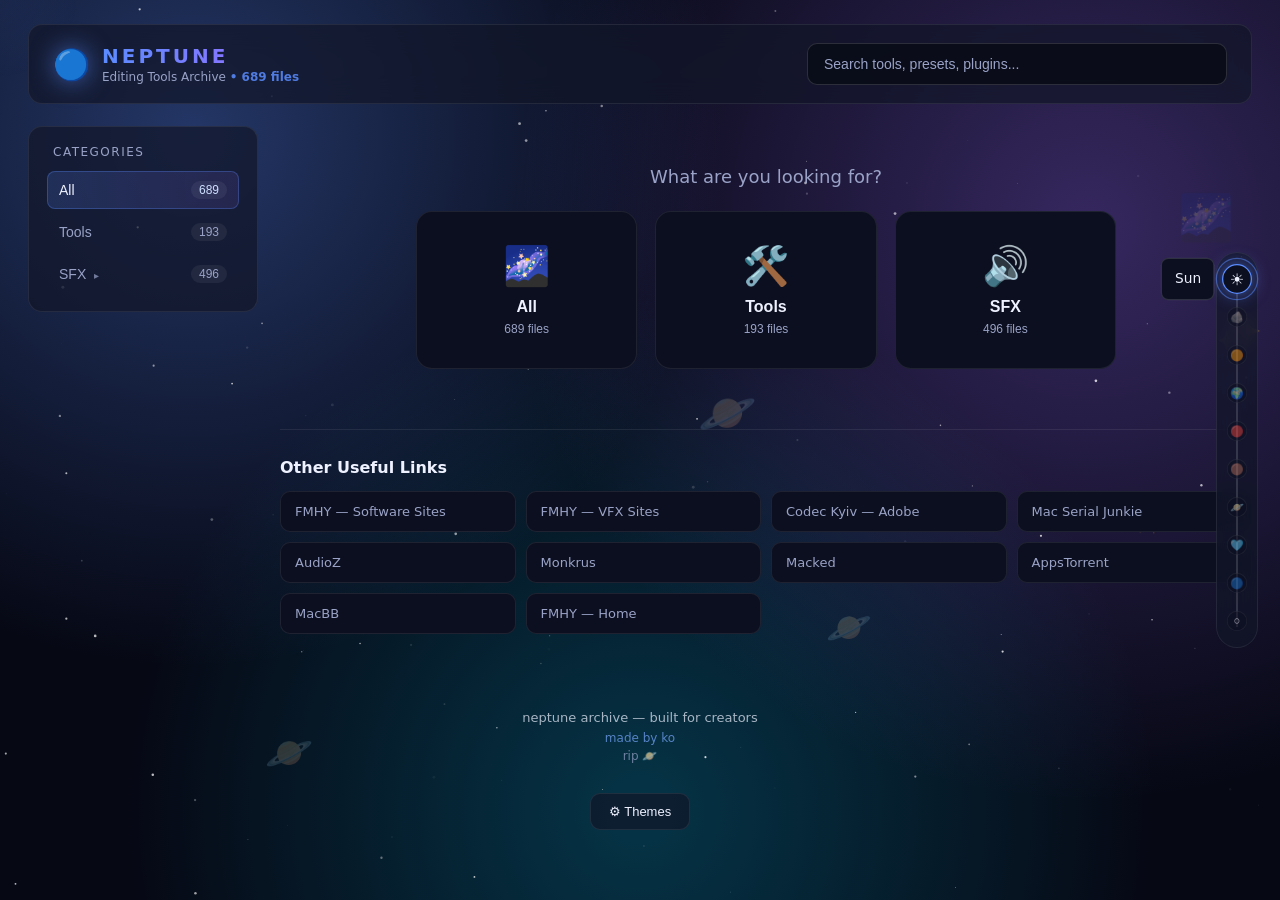
==== index.html @ 26db1082 "Add files via upload" ====
<!DOCTYPE html>
<html lang="en">
<head>
    <meta charset="UTF-8">
    <link rel="icon" href="data:image/svg+xml,<svg xmlns=%22http://www.w3.org/2000/svg%22 viewBox=%220 0 100 100%22><text x=%2250%22 y=%2255%22 font-size=%2280%22 text-anchor=%22middle%22 dominant-baseline=%22middle%22>🔵</text></svg>">
    <title>Neptune Archive</title>
    <link rel="stylesheet" href="style.css">
    <meta name="viewport" content="width=device-width, initial-scale=1.0">
</head>

<body>

<div id="introLoader" class="intro-loader">
    <div class="intro-text">ENTERING NEPTUNE</div>
    <div class="intro-bar"><div class="intro-bar-fill"></div></div>
</div>

<div class="bg"></div>
<canvas id="stars"></canvas>
<div id="cursorGlow" class="cursor-glow"></div>
<div id="parallaxPlanets" class="parallax-planets"></div>

<div id="planetTracker" class="planet-tracker">
    <div id="planetRail" class="planet-rail"></div>
</div>

<button id="scrollTop" class="scroll-top" title="Back to the Sun">↑</button>

<div class="shell">

    <header class="topbar">
        <div class="brand" id="brandLogo">
            <span class="brand-icon">🔵</span>
            <div>
                <div class="brand-title">NEPTUNE</div>
                <div class="brand-sub">Editing Tools Archive <span id="liveCount" class="live-count"></span></div>
            </div>
        </div>

        <div class="search-wrap">
            <input id="search" placeholder="Search tools, presets, plugins...">
        </div>
    </header>

    <div class="layout">

        <aside class="sidebar">
            <div class="sidebar-title">Categories</div>
            <div id="categoryList" class="category-list">
                <button class="cat-btn active" data-cat="all">
                    <span>All</span><span class="count" id="countAll">0</span>
                </button>
            </div>
        </aside>

        <main class="content">

            <div id="landing" class="landing">
                <div class="landing-title">What are you looking for?</div>
                <div class="landing-grid">
                    <button class="landing-box" data-cat="all">
                        <div class="landing-icon">🌌</div>
                        <div class="landing-label">All</div>
                        <div class="landing-count" id="landingAllCount"></div>
                    </button>
                    <button class="landing-box" data-cat="Tools">
                        <div class="landing-icon">🛠️</div>
                        <div class="landing-label">Tools</div>
                        <div class="landing-count" id="landingToolsCount"></div>
                    </button>
                    <button class="landing-box" data-cat="__all_sfx__">
                        <div class="landing-icon">🔊</div>
                        <div class="landing-label">SFX</div>
                        <div class="landing-count" id="landingSfxCount"></div>
                    </button>
                </div>
            </div>

            <div id="resultsArea" style="display:none;">
                <div class="content-header">
                    <button id="backToHome" class="back-btn">← Back</button>
                    <h2 id="sectionTitle">All Tools</h2>
                    <span id="resultCount" class="result-count"></span>
                </div>

                <div id="grid" class="grid"></div>
                <div id="emptyState" class="empty-state" style="display:none;">
                    No results found.
                </div>
            </div>

            <section class="links-section">
                <h2 class="links-title">Other Useful Links</h2>
                <div class="links-grid">
                    <a href="https://fmhy.net/downloading#software-sites" target="_blank" rel="noopener">FMHY — Software Sites</a>
                    <a href="https://fmhy.net/video-tools#vfx-sites" target="_blank" rel="noopener">FMHY — VFX Sites</a>
                    <a href="https://codec.kyiv.ua/ad0be.html" target="_blank" rel="noopener">Codec Kyiv — Adobe</a>
                    <a href="https://macserialjunkie.com/forum/" target="_blank" rel="noopener">Mac Serial Junkie</a>
                    <a href="https://audioz.download/" target="_blank" rel="noopener">AudioZ</a>
                    <a href="https://w18.monkrus.ws/" target="_blank" rel="noopener">Monkrus</a>
                    <a href="https://macked.app/" target="_blank" rel="noopener">Macked</a>
                    <a href="https://appstorrent.ru/" target="_blank" rel="noopener">AppsTorrent</a>
                    <a href="https://macbb.org/" target="_blank" rel="noopener">MacBB</a>
                    <a href="https://fmhy.net/" target="_blank" rel="noopener">FMHY — Home</a>
                </div>
            </section>
        </main>

    </div>

    <footer>
        <div>neptune archive — built for creators</div>
        <div class="made-by">made by ko</div>
        <div class="rip-line">rip 🪐</div>
    </footer>

    <section class="settings-section">
        <button id="settingsToggle" class="settings-toggle">⚙ Themes</button>

        <div id="settingsPanel" class="settings-panel" style="display:none;">
            <div class="settings-title">Choose a theme</div>
            <div id="themeGrid" class="theme-grid"></div>

            <div class="settings-title" style="margin-top:18px;">Custom gradient</div>
            <div class="custom-theme">
                <div class="color-pickers">
                    <input type="color" id="c1" value="#5b8cff">
                    <input type="color" id="c2" value="#9b6bff">
                    <input type="color" id="c3" value="#00d4ff">
                    <input type="color" id="c4" value="#05070f">
                </div>
                <div class="color-pickers" style="margin-top:8px;">
                    <label class="accent-label">Accent <input type="color" id="accentPick" value="#5b8cff"></label>
                    <label class="accent-label">Accent 2 <input type="color" id="accent2Pick" value="#9b6bff"></label>
                </div>
                <button id="applyCustom" class="apply-btn">Apply Custom Theme</button>
            </div>
        </div>
    </section>

</div>

<script src="app.js"></script>
</body>
</html>
---- style.css ----
:root {
    --bg: #060814;
    --panel: rgba(18, 22, 40, 0.7);
    --panel-solid: #0c0f1f;
    --border: rgba(255, 255, 255, 0.08);
    --border-strong: rgba(255, 255, 255, 0.14);
    --text: #eef1ff;
    --text-dim: #9aa3c7;
    --accent: #5b8cff;
    --accent-2: #9b6bff;
    --radius: 14px;
    --g1: #5b8cff;
    --g2: #9b6bff;
    --g3: #00d4ff;
}

* { box-sizing: border-box; }

body {
    margin: 0;
    font-family: "Segoe UI", Inter, system-ui, -apple-system, sans-serif;
    color: var(--text);
    background: var(--bg);
    overflow-x: hidden;
    min-height: 100vh;
}

/* SPACE BACKGROUND */
.bg {
    position: fixed;
    inset: 0;
    background:
        radial-gradient(circle at 15% 15%, color-mix(in srgb, var(--g1) 35%, transparent), transparent 40%),
        radial-gradient(circle at 85% 25%, color-mix(in srgb, var(--g2) 32%, transparent), transparent 45%),
        radial-gradient(circle at 50% 90%, color-mix(in srgb, var(--g3) 22%, transparent), transparent 50%),
        var(--bg);
    z-index: -2;
}

#stars {
    position: fixed;
    inset: 0;
    z-index: -1;
    pointer-events: none;
}

/* SHELL */
.shell {
    max-width: 1280px;
    margin: 0 auto;
    padding: 24px 28px 60px;
    min-height: 100vh;
    display: flex;
    flex-direction: column;
}

/* TOPBAR */
.topbar {
    display: flex;
    align-items: center;
    justify-content: space-between;
    gap: 24px;
    flex-wrap: wrap;
    padding: 18px 24px;
    background: var(--panel);
    border: 1px solid var(--border);
    border-radius: var(--radius);
    backdrop-filter: blur(14px);
    position: sticky;
    top: 16px;
    z-index: 20;
}

.brand {
    display: flex;
    align-items: center;
    gap: 12px;
}

.brand-icon {
    font-size: 30px;
    filter: drop-shadow(0 0 12px rgba(91, 140, 255, 0.6));
}

.brand-title {
    font-size: 20px;
    font-weight: 700;
    letter-spacing: 3px;
    background: linear-gradient(90deg, #5b8cff, #9b6bff, #5b8cff);
    background-size: 200% auto;
    -webkit-background-clip: text;
    background-clip: text;
    -webkit-text-fill-color: transparent;
    animation: shimmer 6s linear infinite;
}

@keyframes shimmer {
    0% { background-position: 0% 50%; }
    100% { background-position: 200% 50%; }
}

.live-count {
    color: var(--accent);
    font-weight: 600;
    opacity: 0.85;
}

.brand-sub {
    font-size: 12px;
    color: var(--text-dim);
    margin-top: 2px;
}

.search-wrap {
    flex: 1;
    max-width: 420px;
    min-width: 220px;
}

input#search {
    width: 100%;
    padding: 12px 16px;
    border-radius: 10px;
    border: 1px solid var(--border-strong);
    background: rgba(8, 10, 22, 0.8);
    color: var(--text);
    outline: none;
    font-size: 14px;
    transition: border-color 0.2s, box-shadow 0.2s;
}

input#search:focus {
    border-color: var(--accent);
    box-shadow: 0 0 0 3px rgba(91, 140, 255, 0.2);
}

input#search::placeholder {
    color: var(--text-dim);
}

/* LAYOUT */
.layout {
    display: grid;
    grid-template-columns: 230px 1fr;
    gap: 22px;
    margin-top: 22px;
    flex: 1;
}

/* SIDEBAR */
.sidebar {
    background: var(--panel);
    border: 1px solid var(--border);
    border-radius: var(--radius);
    padding: 18px;
    align-self: start;
    position: sticky;
    top: 108px;
    max-height: calc(100vh - 128px);
    overflow-y: auto;
}

.sidebar-title {
    font-size: 12px;
    text-transform: uppercase;
    letter-spacing: 1.5px;
    color: var(--text-dim);
    margin-bottom: 12px;
    padding: 0 6px;
}

.category-list {
    display: flex;
    flex-direction: column;
    gap: 4px;
}

.cat-btn {
    display: flex;
    align-items: center;
    justify-content: space-between;
    width: 100%;
    text-align: left;
    background: transparent;
    border: none;
    color: var(--text-dim);
    padding: 10px 12px;
    border-radius: 8px;
    cursor: pointer;
    font-size: 14px;
    transition: background 0.15s, color 0.15s;
}

.cat-btn:hover {
    background: rgba(255, 255, 255, 0.05);
    color: var(--text);
}

.cat-btn.active {
    background: linear-gradient(90deg, rgba(91, 140, 255, 0.18), rgba(155, 107, 255, 0.12));
    color: var(--text);
    box-shadow: inset 0 0 0 1px rgba(91, 140, 255, 0.3);
}

.cat-btn .count {
    font-size: 12px;
    color: var(--text-dim);
    background: rgba(255, 255, 255, 0.06);
    padding: 2px 8px;
    border-radius: 999px;
}

.cat-btn.active .count {
    color: #cfe0ff;
}

.cat-parent .chevron {
    font-size: 10px;
    margin-left: 4px;
    opacity: 0.7;
}

.cat-sublist {
    display: flex;
    flex-direction: column;
    gap: 2px;
    padding-left: 14px;
    border-left: 1px solid var(--border);
    margin-left: 12px;
}

.cat-sub {
    font-size: 13px;
    padding: 8px 10px;
}

/* CONTENT */
.content {
    min-height: 300px;
}

.content-header {
    display: flex;
    align-items: baseline;
    gap: 12px;
    margin-bottom: 16px;
    padding: 0 4px;
}

.content-header h2 {
    margin: 0;
    font-size: 18px;
    font-weight: 600;
}

.result-count {
    color: var(--text-dim);
    font-size: 13px;
}

/* GRID */
.grid {
    display: grid;
    grid-template-columns: repeat(auto-fill, minmax(230px, 1fr));
    gap: 16px;
}

/* CARDS */
.card {
    background: var(--panel-solid);
    border: 1px solid var(--border);
    border-radius: 12px;
    padding: 16px;
    display: flex;
    flex-direction: column;
    gap: 10px;
    transition: transform 0.18s ease, border-color 0.18s ease, box-shadow 0.18s ease;
    transform-style: preserve-3d;
    will-change: transform;
    animation: cardIn 0.4s ease backwards;
}

@keyframes cardIn {
    from { opacity: 0; transform: translateY(14px); }
    to { opacity: 1; transform: translateY(0); }
}

.card:hover {
    border-color: var(--border-strong);
    box-shadow: 0 8px 28px rgba(91, 140, 255, 0.22);
}

.card-name {
    font-size: 14.5px;
    font-weight: 600;
    line-height: 1.35;
    word-break: break-word;
}

.card-meta {
    font-size: 11.5px;
    color: var(--text-dim);
    text-transform: uppercase;
    letter-spacing: 0.5px;
}

.card a.download-btn {
    margin-top: auto;
    display: inline-flex;
    align-items: center;
    justify-content: center;
    gap: 6px;
    padding: 9px 12px;
    background: linear-gradient(90deg, var(--accent), var(--accent-2));
    color: white;
    text-decoration: none;
    border-radius: 8px;
    font-size: 13px;
    font-weight: 500;
    transition: filter 0.15s, transform 0.15s;
}

.card a.download-btn:hover {
    filter: brightness(1.12);
    transform: translateY(-1px);
}

.preview-btn {
    padding: 8px 10px;
    background: rgba(255, 255, 255, 0.06);
    border: 1px solid var(--border-strong);
    color: var(--text);
    border-radius: 8px;
    font-size: 12.5px;
    cursor: pointer;
    transition: background 0.15s ease, border-color 0.15s ease;
}

.preview-btn:hover {
    background: rgba(91, 140, 255, 0.15);
    border-color: var(--accent);
}

.card a.download-btn.disabled {
    pointer-events: none;
    filter: brightness(0.9);
}

.progress-track {
    height: 5px;
    border-radius: 999px;
    background: rgba(255, 255, 255, 0.08);
    overflow: hidden;
    margin-top: -2px;
}

.progress-fill {
    height: 100%;
    width: 0%;
    background: linear-gradient(90deg, var(--accent), var(--accent-2));
    transition: width 0.15s ease;
}

/* SECTION TITLE (legacy grouped headers, if used) */
.grid h2 {
    grid-column: 1 / -1;
    font-size: 14px;
    color: var(--text-dim);
    margin: 18px 0 4px;
    font-weight: 600;
    text-transform: uppercase;
    letter-spacing: 1px;
}

.empty-state {
    text-align: center;
    padding: 60px 20px;
    color: var(--text-dim);
    font-size: 14px;
}

/* FOOTER */
footer {
    text-align: center;
    margin-top: 50px;
    opacity: 0.7;
    font-size: 13px;
}

.made-by {
    margin-top: 6px;
    color: #7aa7ff;
    font-size: 12px;
}

.rip-line {
    margin-top: 4px;
    color: var(--text-dim);
    font-size: 12px;
}

/* PLANET SCROLL TRACKER */
.planet-tracker {
    position: fixed;
    right: 22px;
    top: 50%;
    transform: translateY(-50%);
    padding: 14px 8px;
    background: var(--panel);
    border: 1px solid var(--border);
    border-radius: 999px;
    backdrop-filter: blur(10px);
    z-index: 30;
}

.planet-rail {
    display: flex;
    flex-direction: column;
    align-items: center;
    gap: 14px;
    position: relative;
}

.planet-rail::before {
    content: "";
    position: absolute;
    top: 6px;
    bottom: 6px;
    left: 50%;
    width: 2px;
    background: var(--border-strong);
    transform: translateX(-50%);
    z-index: 0;
}

.planet-dot {
    position: relative;
    z-index: 1;
    width: 24px;
    height: 24px;
    display: grid;
    place-items: center;
    font-size: 13px;
    line-height: 24px;
    border-radius: 50%;
    background: var(--panel-solid);
    border: 1px solid var(--border-strong);
    opacity: 0.45;
    transform: scale(0.85);
    transition: opacity 0.25s ease, transform 0.25s ease, box-shadow 0.25s ease;
    cursor: pointer;
}

.planet-dot .emoji {
    grid-area: 1 / 1;
    display: block;
    text-align: center;
    transform: translateY(-0.5px);
}

.planet-dot.active {
    opacity: 1;
    transform: scale(1.25);
    box-shadow: 0 0 14px rgba(91, 140, 255, 0.6);
    border-color: var(--accent);
}

.planet-dot.active::after {
    content: "";
    position: absolute;
    inset: -6px;
    border-radius: 50%;
    border: 1px solid var(--accent);
    opacity: 0.5;
    animation: pulseRing 1.6s ease-out infinite;
}

@keyframes pulseRing {
    0% { transform: scale(0.85); opacity: 0.6; }
    100% { transform: scale(1.4); opacity: 0; }
}

.planet-dot .tooltip {
    position: absolute;
    right: 130%;
    top: 50%;
    transform: translateY(-50%);
    background: var(--panel-solid);
    border: 1px solid var(--border-strong);
    padding: 4px 10px;
    border-radius: 6px;
    font-size: 11px;
    color: var(--text);
    white-space: nowrap;
    opacity: 0;
    pointer-events: none;
    transition: opacity 0.2s ease;
}

.planet-dot.active .tooltip {
    opacity: 1;
}

@media (max-width: 800px) {
    .planet-tracker {
        right: 8px;
        padding: 10px 5px;
    }
    .planet-dot {
        width: 16px;
        height: 16px;
        font-size: 9px;
    }
    .planet-dot .tooltip {
        display: none;
    }
}
/* CUSTOM SCROLLBAR */
::-webkit-scrollbar {
    width: 10px;
}
::-webkit-scrollbar-track {
    background: var(--bg);
}
::-webkit-scrollbar-thumb {
    background: linear-gradient(180deg, var(--accent), var(--accent-2));
    border-radius: 999px;
}

/* INTRO LOADER */
.intro-loader {
    position: fixed;
    inset: 0;
    background: var(--bg);
    z-index: 100;
    display: flex;
    flex-direction: column;
    align-items: center;
    justify-content: center;
    gap: 18px;
    transition: opacity 0.6s ease, visibility 0.6s ease;
}

.intro-loader.hide {
    opacity: 0;
    visibility: hidden;
    pointer-events: none;
}

.intro-text {
    font-size: 14px;
    letter-spacing: 4px;
    color: var(--text-dim);
    animation: pulseText 1.4s ease-in-out infinite;
}

@keyframes pulseText {
    0%, 100% { opacity: 0.5; }
    50% { opacity: 1; }
}

.intro-bar {
    width: 220px;
    height: 3px;
    background: rgba(255, 255, 255, 0.08);
    border-radius: 999px;
    overflow: hidden;
}

.intro-bar-fill {
    height: 100%;
    width: 0%;
    background: linear-gradient(90deg, var(--accent), var(--accent-2));
    animation: introFill 1.1s ease forwards;
}

@keyframes introFill {
    to { width: 100%; }
}

/* CURSOR GLOW */
.cursor-glow {
    position: fixed;
    top: 0;
    left: 0;
    width: 160px;
    height: 160px;
    border-radius: 50%;
    background: radial-gradient(circle, rgba(91, 140, 255, 0.05), transparent 70%);
    pointer-events: none;
    transform: translate(-50%, -50%);
    z-index: 1;
    transition: opacity 0.3s ease;
}

/* PARALLAX PLANETS */
.parallax-planets {
    position: fixed;
    inset: 0;
    z-index: -1;
    overflow: hidden;
    pointer-events: none;
}

.parallax-planet {
    position: absolute;
    opacity: 0.18;
    filter: blur(0.5px);
    animation: drift linear infinite;
}

@keyframes drift {
    from { transform: translateY(0) rotate(0deg); }
    to { transform: translateY(-40px) rotate(8deg); }
}

/* SCROLL TO TOP */
.scroll-top {
    position: fixed;
    bottom: 24px;
    right: 22px;
    width: 42px;
    height: 42px;
    border-radius: 50%;
    border: 1px solid var(--border-strong);
    background: var(--panel);
    color: var(--text);
    font-size: 18px;
    cursor: pointer;
    backdrop-filter: blur(10px);
    z-index: 30;
    opacity: 0;
    pointer-events: none;
    transform: translateY(10px);
    transition: opacity 0.25s ease, transform 0.25s ease, background 0.2s ease;
}

.scroll-top.visible {
    opacity: 1;
    pointer-events: auto;
    transform: translateY(0);
}

.scroll-top:hover {
    background: rgba(91, 140, 255, 0.18);
}

/* LOGO EASTER EGG */
.brand {
    cursor: pointer;
}

/* OTHER USEFUL LINKS */
.links-section {
    margin-top: 40px;
    padding-top: 28px;
    border-top: 1px solid var(--border);
}

.links-title {
    font-size: 16px;
    font-weight: 600;
    margin: 0 0 14px;
    color: var(--text);
}

.links-grid {
    display: grid;
    grid-template-columns: repeat(auto-fill, minmax(200px, 1fr));
    gap: 10px;
}

.links-grid a {
    display: block;
    padding: 12px 14px;
    background: var(--panel-solid);
    border: 1px solid var(--border);
    border-radius: 10px;
    color: var(--text-dim);
    text-decoration: none;
    font-size: 13px;
    transition: border-color 0.18s ease, color 0.18s ease, transform 0.18s ease;
}

.links-grid a:hover {
    border-color: var(--accent);
    color: var(--text);
    transform: translateY(-2px);
}

/* SETTINGS / THEMES */
.settings-section {
    max-width: 480px;
    margin: 30px auto 10px;
    text-align: center;
}

.settings-toggle {
    background: var(--panel);
    border: 1px solid var(--border);
    color: var(--text);
    padding: 10px 18px;
    border-radius: 10px;
    cursor: pointer;
    font-size: 13px;
    transition: border-color 0.15s ease;
}

.settings-toggle:hover {
    border-color: var(--accent);
}

.settings-panel {
    margin-top: 14px;
    background: var(--panel-solid);
    border: 1px solid var(--border);
    border-radius: var(--radius);
    padding: 18px;
    text-align: left;
}

.settings-title {
    font-size: 12px;
    text-transform: uppercase;
    letter-spacing: 1px;
    color: var(--text-dim);
    margin-bottom: 10px;
}

.theme-grid {
    display: grid;
    grid-template-columns: repeat(auto-fill, minmax(48px, 1fr));
    gap: 8px;
}

.theme-swatch {
    width: 100%;
    aspect-ratio: 1;
    border-radius: 10px;
    border: 1px solid var(--border-strong);
    cursor: pointer;
    transition: transform 0.15s ease, border-color 0.15s ease;
}

.theme-swatch:hover {
    transform: scale(1.08);
}

.theme-swatch.active {
    border-color: var(--text);
    box-shadow: 0 0 0 2px var(--accent);
}

.custom-theme {
    display: flex;
    flex-direction: column;
    gap: 4px;
}

.color-pickers {
    display: flex;
    gap: 8px;
    flex-wrap: wrap;
    align-items: center;
}

.color-pickers input[type="color"] {
    width: 36px;
    height: 36px;
    border: 1px solid var(--border-strong);
    border-radius: 8px;
    background: none;
    cursor: pointer;
}

.accent-label {
    display: flex;
    align-items: center;
    gap: 6px;
    font-size: 11px;
    color: var(--text-dim);
}

.apply-btn {
    margin-top: 10px;
    padding: 9px 14px;
    background: linear-gradient(90deg, var(--accent), var(--accent-2));
    border: none;
    color: white;
    border-radius: 8px;
    cursor: pointer;
    font-size: 13px;
}

/* LANDING SCREEN */
.landing {
    padding: 40px 10px 20px;
    text-align: center;
}

.landing-title {
    font-size: 18px;
    color: var(--text-dim);
    margin-bottom: 24px;
}

.landing-grid {
    display: grid;
    grid-template-columns: repeat(3, 1fr);
    gap: 18px;
    max-width: 700px;
    margin: 0 auto;
}

.landing-box {
    background: var(--panel-solid);
    border: 1px solid var(--border);
    border-radius: 16px;
    padding: 32px 16px;
    cursor: pointer;
    color: var(--text);
    transition: transform 0.2s ease, border-color 0.2s ease, box-shadow 0.2s ease;
}

.landing-box:hover {
    transform: translateY(-4px);
    border-color: var(--accent);
    box-shadow: 0 10px 30px rgba(91, 140, 255, 0.2);
}

.landing-icon {
    font-size: 38px;
    margin-bottom: 10px;
}

.landing-label {
    font-size: 16px;
    font-weight: 600;
}

.landing-count {
    margin-top: 6px;
    font-size: 12px;
    color: var(--text-dim);
}

.back-btn {
    background: none;
    border: 1px solid var(--border-strong);
    color: var(--text-dim);
    padding: 6px 12px;
    border-radius: 8px;
    cursor: pointer;
    font-size: 12px;
    margin-right: 10px;
    transition: border-color 0.15s ease, color 0.15s ease;
}

.back-btn:hover {
    border-color: var(--accent);
    color: var(--text);
}

@media (max-width: 700px) {
    .landing-grid {
        grid-template-columns: 1fr;
    }
}

/* RESPONSIVE */
@media (max-width: 800px) {
    .layout {
        grid-template-columns: 1fr;
    }
    .sidebar {
        position: static;
        display: flex;
        overflow-x: auto;
    }
    .category-list {
        flex-direction: row;
        gap: 8px;
    }
    .cat-btn {
        flex: 0 0 auto;
        white-space: nowrap;
    }
}
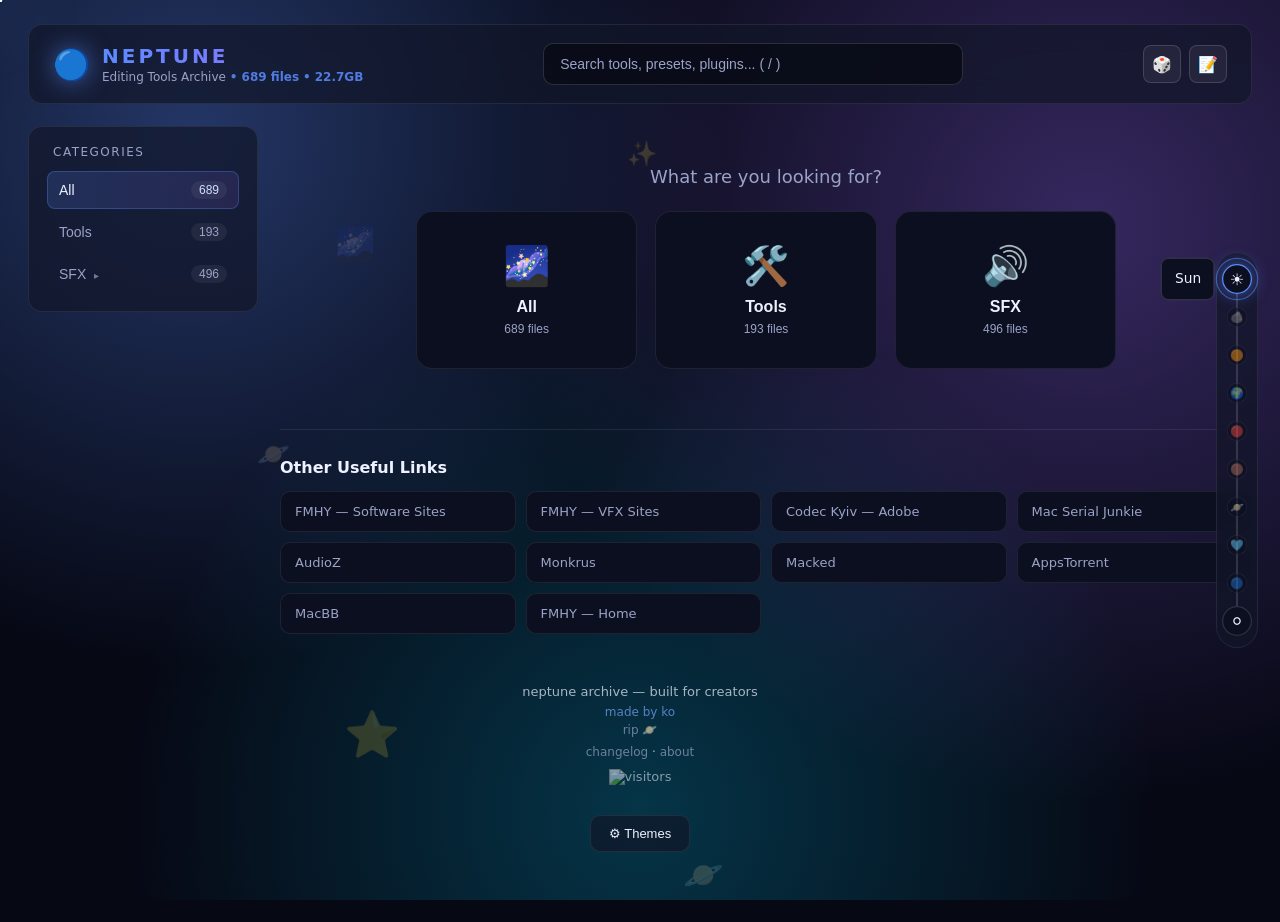
==== commit aa4adc8f: "Add files via upload" ====
--- a/index.html
+++ b/index.html
@@ -33,12 +33,17 @@
             <span class="brand-icon">🔵</span>
             <div>
                 <div class="brand-title">NEPTUNE</div>
-                <div class="brand-sub">Editing Tools Archive <span id="liveCount" class="live-count"></span></div>
+                <div class="brand-sub">Editing Tools Archive <span id="liveCount" class="live-count"></span> <span id="totalSize" class="live-count"></span></div>
             </div>
         </div>
 
         <div class="search-wrap">
-            <input id="search" placeholder="Search tools, presets, plugins...">
+            <input id="search" placeholder="Search tools, presets, plugins... ( / )">
+        </div>
+
+        <div class="topbar-actions">
+            <button id="randomBtn" class="icon-btn" title="Random tool">🎲</button>
+            <button id="requestBtn" class="icon-btn" title="Request a tool">📝</button>
         </div>
     </header>
 
@@ -81,6 +86,22 @@
                     <button id="backToHome" class="back-btn">← Back</button>
                     <h2 id="sectionTitle">All Tools</h2>
                     <span id="resultCount" class="result-count"></span>
+
+                    <div class="header-controls">
+                        <select id="sortSelect" class="select-input">
+                            <option value="name">Sort: Name</option>
+                            <option value="category">Sort: Category</option>
+                            <option value="size-desc">Sort: Largest first</option>
+                            <option value="size-asc">Sort: Smallest first</option>
+                            <option value="newest">Sort: Newest</option>
+                        </select>
+
+                        <select id="typeSelect" class="select-input">
+                            <option value="all">All types</option>
+                        </select>
+
+                        <button id="viewToggle" class="icon-btn" title="Toggle view">☰</button>
+                    </div>
                 </div>
 
                 <div id="grid" class="grid"></div>
@@ -112,7 +133,34 @@
         <div>neptune archive — built for creators</div>
         <div class="made-by">made by ko</div>
         <div class="rip-line">rip 🪐</div>
+        <div class="footer-links">
+            <a href="#" id="changelogLink">changelog</a> · <a href="#" id="aboutLink">about</a>
+        </div>
+        <div class="visitor-counter">
+            <img src="https://api.visitorbadge.io/api/visitors?path=neptunefx.github.io&label=visits&countColor=%235b8cff" alt="visitors" />
+        </div>
     </footer>
+
+    <div id="requestModal" class="modal-overlay" style="display:none;">
+        <div class="modal-box">
+            <div class="modal-title">Request a Tool</div>
+            <textarea id="requestText" placeholder="What tool/plugin/preset should be added?"></textarea>
+            <div class="modal-actions">
+                <button id="requestCancel" class="back-btn">Cancel</button>
+                <button id="requestSend" class="apply-btn">Send</button>
+            </div>
+        </div>
+    </div>
+
+    <div id="changelogModal" class="modal-overlay" style="display:none;">
+        <div class="modal-box">
+            <div class="modal-title">Recently Added</div>
+            <div id="changelogList" class="changelog-list"></div>
+            <div class="modal-actions">
+                <button id="changelogClose" class="back-btn">Close</button>
+            </div>
+        </div>
+    </div>
 
     <section class="settings-section">
         <button id="settingsToggle" class="settings-toggle">⚙ Themes</button>
@@ -138,6 +186,16 @@
         </div>
     </section>
 
+    <div id="aboutModal" class="modal-overlay" style="display:none;">
+        <div class="modal-box">
+            <div class="modal-title">About Neptune</div>
+            <p class="about-text">Neptune is a free archive of editing tools, presets, plugins, and anime SFX — built for creators, by Ko. Everything here is hosted for free and kept up to date when new stuff gets added.</p>
+            <div class="modal-actions">
+                <button id="aboutClose" class="back-btn">Close</button>
+            </div>
+        </div>
+    </div>
+
 </div>
 
 <script src="app.js"></script>
--- a/style.css
+++ b/style.css
@@ -865,6 +865,195 @@
     .landing-grid {
         grid-template-columns: 1fr;
     }
+}
+
+/* TOPBAR EXTRAS */
+.topbar-actions {
+    display: flex;
+    gap: 8px;
+}
+
+.icon-btn {
+    background: rgba(255, 255, 255, 0.06);
+    border: 1px solid var(--border-strong);
+    color: var(--text);
+    width: 38px;
+    height: 38px;
+    border-radius: 8px;
+    cursor: pointer;
+    font-size: 16px;
+    transition: background 0.15s ease, border-color 0.15s ease;
+}
+
+.icon-btn:hover {
+    background: rgba(91, 140, 255, 0.15);
+    border-color: var(--accent);
+}
+
+/* CONTENT HEADER CONTROLS */
+.content-header {
+    flex-wrap: wrap;
+    gap: 10px;
+}
+
+.header-controls {
+    display: flex;
+    gap: 8px;
+    margin-left: auto;
+    flex-wrap: wrap;
+}
+
+.select-input {
+    background: var(--panel-solid);
+    border: 1px solid var(--border-strong);
+    color: var(--text);
+    padding: 7px 10px;
+    border-radius: 8px;
+    font-size: 12.5px;
+    cursor: pointer;
+}
+
+/* LIST VIEW */
+.grid.list-view {
+    grid-template-columns: 1fr;
+}
+
+.grid.list-view .card {
+    flex-direction: row;
+    align-items: center;
+    justify-content: space-between;
+    gap: 14px;
+}
+
+.grid.list-view .card-name {
+    flex: 1;
+}
+
+/* RECENT BADGE */
+.recent-badge {
+    display: inline-block;
+    font-size: 10px;
+    background: linear-gradient(90deg, var(--accent), var(--accent-2));
+    color: white;
+    padding: 2px 7px;
+    border-radius: 999px;
+    margin-left: 6px;
+    vertical-align: middle;
+}
+
+/* COPY LINK BUTTON */
+.copy-link-btn {
+    padding: 8px 10px;
+    background: rgba(255, 255, 255, 0.06);
+    border: 1px solid var(--border-strong);
+    color: var(--text-dim);
+    border-radius: 8px;
+    font-size: 12px;
+    cursor: pointer;
+    transition: background 0.15s ease, color 0.15s ease;
+}
+
+.copy-link-btn:hover {
+    background: rgba(91, 140, 255, 0.15);
+    color: var(--text);
+}
+
+.card.keyboard-focus {
+    outline: 2px solid var(--accent);
+    outline-offset: 2px;
+}
+
+/* MODALS */
+.modal-overlay {
+    position: fixed;
+    inset: 0;
+    background: rgba(0, 0, 0, 0.6);
+    backdrop-filter: blur(4px);
+    z-index: 90;
+    display: flex;
+    align-items: center;
+    justify-content: center;
+    padding: 20px;
+}
+
+.modal-box {
+    background: var(--panel-solid);
+    border: 1px solid var(--border-strong);
+    border-radius: var(--radius);
+    padding: 20px;
+    max-width: 460px;
+    width: 100%;
+    max-height: 80vh;
+    overflow-y: auto;
+}
+
+.modal-title {
+    font-size: 16px;
+    font-weight: 600;
+    margin-bottom: 14px;
+}
+
+.modal-box textarea {
+    width: 100%;
+    min-height: 100px;
+    background: rgba(8, 10, 22, 0.8);
+    border: 1px solid var(--border-strong);
+    border-radius: 8px;
+    color: var(--text);
+    padding: 10px;
+    font-family: inherit;
+    resize: vertical;
+}
+
+.modal-actions {
+    display: flex;
+    justify-content: flex-end;
+    gap: 8px;
+    margin-top: 14px;
+}
+
+.about-text {
+    color: var(--text-dim);
+    font-size: 14px;
+    line-height: 1.6;
+}
+
+.changelog-list {
+    display: flex;
+    flex-direction: column;
+    gap: 8px;
+    font-size: 13px;
+}
+
+.changelog-list .changelog-item {
+    display: flex;
+    justify-content: space-between;
+    gap: 10px;
+    color: var(--text-dim);
+}
+
+.changelog-list .changelog-item span:first-child {
+    color: var(--text);
+}
+
+/* FOOTER EXTRAS */
+.footer-links {
+    margin-top: 8px;
+    font-size: 12px;
+}
+
+.footer-links a {
+    color: var(--text-dim);
+    text-decoration: none;
+}
+
+.footer-links a:hover {
+    color: var(--accent);
+}
+
+.visitor-counter {
+    margin-top: 10px;
+    opacity: 0.8;
 }
 
 /* RESPONSIVE */
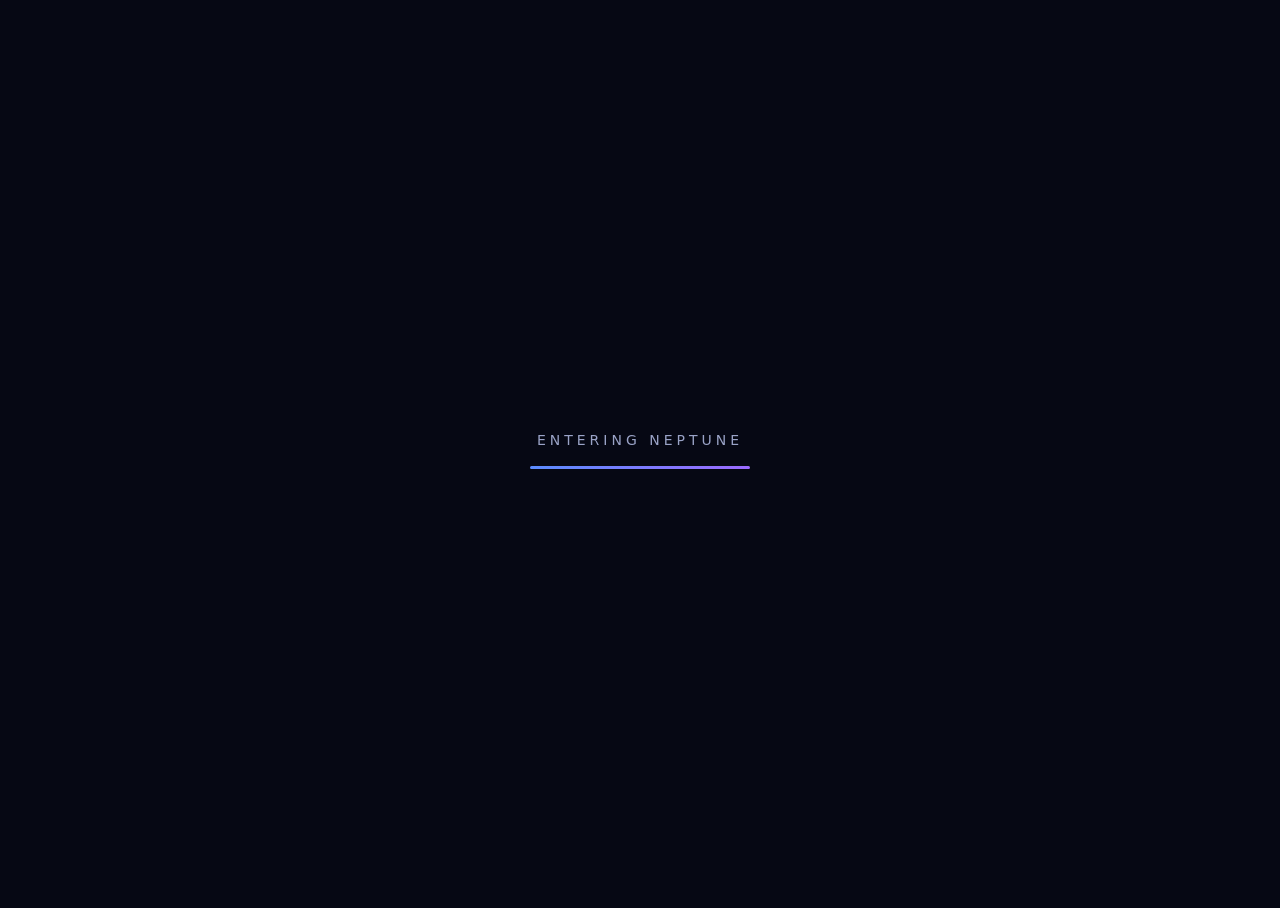
==== commit 8fa6d027: "Add files via upload" ====
--- a/index.html
+++ b/index.html
@@ -42,8 +42,8 @@
         </div>
 
         <div class="topbar-actions">
-            <button id="randomBtn" class="icon-btn" title="Random tool">🎲</button>
-            <button id="requestBtn" class="icon-btn" title="Request a tool">📝</button>
+            <button id="randomBtn" class="icon-btn" title="Random tool">🎲 <span class="icon-btn-label">Random</span></button>
+            <button id="requestBtn" class="icon-btn" title="Request a tool">📝 <span class="icon-btn-label">Request</span></button>
         </div>
     </header>
 
--- a/style.css
+++ b/style.css
@@ -877,12 +877,20 @@
     background: rgba(255, 255, 255, 0.06);
     border: 1px solid var(--border-strong);
     color: var(--text);
-    width: 38px;
     height: 38px;
+    padding: 0 12px;
     border-radius: 8px;
     cursor: pointer;
-    font-size: 16px;
+    font-size: 14px;
+    display: flex;
+    align-items: center;
+    gap: 6px;
     transition: background 0.15s ease, border-color 0.15s ease;
+    white-space: nowrap;
+}
+
+.icon-btn-label {
+    font-size: 12.5px;
 }
 
 .icon-btn:hover {
@@ -1008,8 +1016,19 @@
 .modal-actions {
     display: flex;
     justify-content: flex-end;
-    gap: 8px;
-    margin-top: 14px;
+    gap: 10px;
+    margin-top: 16px;
+}
+
+.modal-actions .back-btn {
+    padding: 10px 16px;
+    border-radius: 8px;
+}
+
+.modal-actions .apply-btn {
+    padding: 10px 18px;
+    font-weight: 600;
+    box-shadow: 0 4px 14px rgba(91, 140, 255, 0.3);
 }
 
 .about-text {
@@ -1058,6 +1077,14 @@
 
 /* RESPONSIVE */
 @media (max-width: 800px) {
+    .icon-btn-label {
+        display: none;
+    }
+    .icon-btn {
+        padding: 0;
+        width: 38px;
+        justify-content: center;
+    }
     .layout {
         grid-template-columns: 1fr;
     }
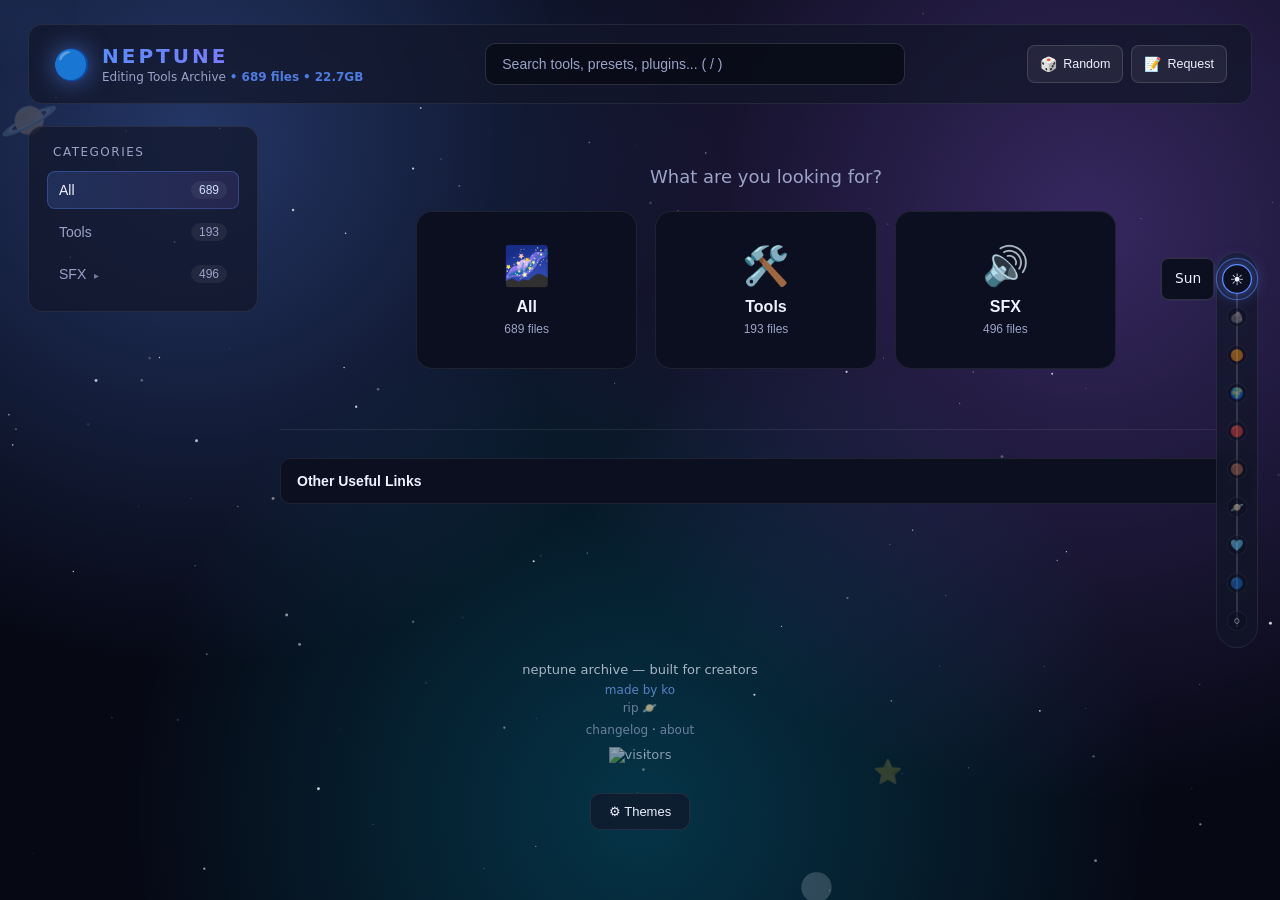
==== commit dc03d58d: "Add files via upload" ====
--- a/index.html
+++ b/index.html
@@ -111,8 +111,11 @@
             </div>
 
             <section class="links-section">
-                <h2 class="links-title">Other Useful Links</h2>
-                <div class="links-grid">
+                <button id="linksToggle" class="links-toggle">
+                    <span>Other Useful Links</span>
+                    <span class="chevron" id="linksChevron">▸</span>
+                </button>
+                <div class="links-grid" id="linksGrid" style="display:none;">
                     <a href="https://fmhy.net/downloading#software-sites" target="_blank" rel="noopener">FMHY — Software Sites</a>
                     <a href="https://fmhy.net/video-tools#vfx-sites" target="_blank" rel="noopener">FMHY — VFX Sites</a>
                     <a href="https://codec.kyiv.ua/ad0be.html" target="_blank" rel="noopener">Codec Kyiv — Adobe</a>
--- a/style.css
+++ b/style.css
@@ -306,6 +306,7 @@
 
 .card a.download-btn {
     margin-top: auto;
+    position: relative;
     display: inline-flex;
     align-items: center;
     justify-content: center;
@@ -657,20 +658,42 @@
     border-top: 1px solid var(--border);
 }
 
-.links-title {
-    font-size: 16px;
+.links-toggle {
+    display: flex;
+    align-items: center;
+    justify-content: space-between;
+    width: 100%;
+    background: var(--panel-solid);
+    border: 1px solid var(--border);
+    border-radius: 10px;
+    padding: 14px 16px;
+    color: var(--text);
+    font-size: 14px;
     font-weight: 600;
-    margin: 0 0 14px;
-    color: var(--text);
+    cursor: pointer;
+    margin-bottom: 10px;
+    transition: border-color 0.15s ease;
+}
+
+.links-toggle:hover {
+    border-color: var(--accent);
+}
+
+.links-toggle .chevron {
+    font-size: 12px;
+    color: var(--text-dim);
+    transition: transform 0.2s ease;
 }
 
 .links-grid {
-    display: grid;
-    grid-template-columns: repeat(auto-fill, minmax(200px, 1fr));
+    display: flex;
+    flex-wrap: wrap;
     gap: 10px;
 }
 
 .links-grid a {
+    flex: 1 1 200px;
+    max-width: 240px;
     display: block;
     padding: 12px 14px;
     background: var(--panel-solid);
@@ -679,6 +702,7 @@
     color: var(--text-dim);
     text-decoration: none;
     font-size: 13px;
+    text-align: center;
     transition: border-color 0.18s ease, color 0.18s ease, transform 0.18s ease;
 }
 
@@ -939,14 +963,15 @@
 
 /* RECENT BADGE */
 .recent-badge {
-    display: inline-block;
-    font-size: 10px;
-    background: linear-gradient(90deg, var(--accent), var(--accent-2));
+    position: absolute;
+    top: -9px;
+    right: -8px;
+    font-size: 9.5px;
+    background: #ff3b6b;
     color: white;
     padding: 2px 7px;
     border-radius: 999px;
-    margin-left: 6px;
-    vertical-align: middle;
+    box-shadow: 0 2px 6px rgba(0, 0, 0, 0.4);
 }
 
 /* COPY LINK BUTTON */
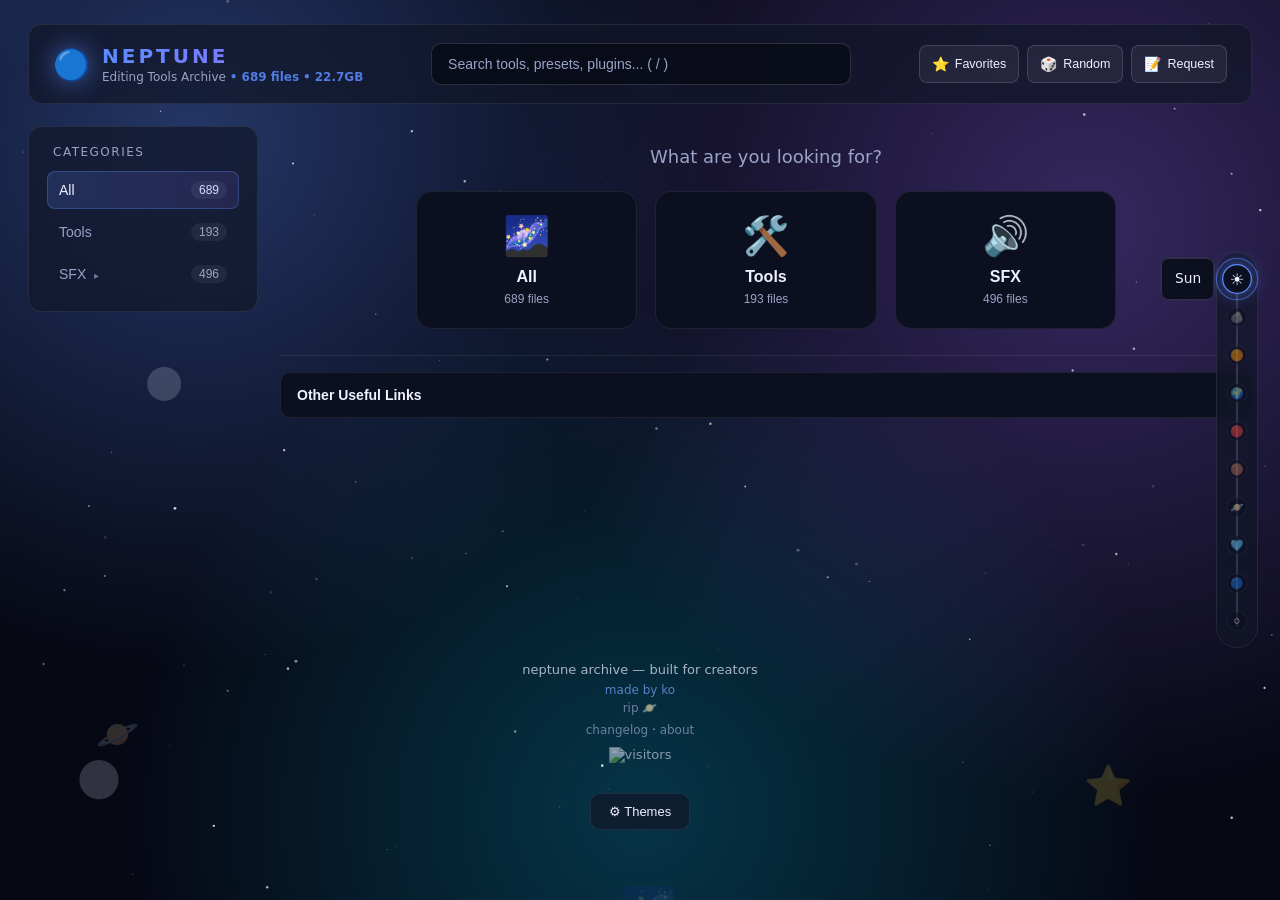
==== commit 0469d66d: "Add files via upload" ====
--- a/index.html
+++ b/index.html
@@ -42,6 +42,7 @@
         </div>
 
         <div class="topbar-actions">
+            <button id="favBtn" class="icon-btn" title="View favorites">⭐ <span class="icon-btn-label">Favorites</span></button>
             <button id="randomBtn" class="icon-btn" title="Random tool">🎲 <span class="icon-btn-label">Random</span></button>
             <button id="requestBtn" class="icon-btn" title="Request a tool">📝 <span class="icon-btn-label">Request</span></button>
         </div>
--- a/style.css
+++ b/style.css
@@ -267,6 +267,7 @@
 
 /* CARDS */
 .card {
+    position: relative;
     background: var(--panel-solid);
     border: 1px solid var(--border);
     border-radius: 12px;
@@ -653,8 +654,8 @@
 
 /* OTHER USEFUL LINKS */
 .links-section {
-    margin-top: 40px;
-    padding-top: 28px;
+    margin-top: 16px;
+    padding-top: 16px;
     border-top: 1px solid var(--border);
 }
 
@@ -818,7 +819,7 @@
 
 /* LANDING SCREEN */
 .landing {
-    padding: 40px 10px 20px;
+    padding: 20px 10px 10px;
     text-align: center;
 }
 
@@ -840,7 +841,7 @@
     background: var(--panel-solid);
     border: 1px solid var(--border);
     border-radius: 16px;
-    padding: 32px 16px;
+    padding: 22px 16px;
     cursor: pointer;
     color: var(--text);
     transition: transform 0.2s ease, border-color 0.2s ease, box-shadow 0.2s ease;
@@ -1098,6 +1099,113 @@
 .visitor-counter {
     margin-top: 10px;
     opacity: 0.8;
+}
+
+/* TABLE VIEW */
+.data-table {
+    width: 100%;
+    border-collapse: collapse;
+    font-size: 13px;
+}
+
+.data-table thead th {
+    text-align: left;
+    padding: 10px 12px;
+    color: var(--text-dim);
+    font-size: 11px;
+    text-transform: uppercase;
+    letter-spacing: 0.5px;
+    border-bottom: 1px solid var(--border-strong);
+}
+
+.data-table tbody td {
+    padding: 10px 12px;
+    border-bottom: 1px solid var(--border);
+    color: var(--text);
+    position: relative;
+}
+
+.data-table tbody tr:hover {
+    background: rgba(91, 140, 255, 0.06);
+}
+
+.table-dl {
+    color: var(--accent);
+    text-decoration: none;
+    font-size: 15px;
+}
+
+.table-badge {
+    position: static;
+    margin-left: 8px;
+    display: inline-block;
+}
+
+/* FAVORITE BUTTON */
+.fav-btn {
+    position: absolute;
+    top: 10px;
+    right: 10px;
+    background: none;
+    border: none;
+    color: var(--text-dim);
+    font-size: 16px;
+    cursor: pointer;
+    z-index: 2;
+}
+
+.fav-btn.active {
+    color: #ffcf4d;
+}
+
+/* TOAST NOTIFICATIONS */
+.toast-container {
+    position: fixed;
+    bottom: 80px;
+    left: 50%;
+    transform: translateX(-50%);
+    display: flex;
+    flex-direction: column;
+    gap: 8px;
+    z-index: 95;
+    pointer-events: none;
+}
+
+.toast {
+    background: var(--panel-solid);
+    border: 1px solid var(--border-strong);
+    color: var(--text);
+    padding: 10px 18px;
+    border-radius: 999px;
+    font-size: 13px;
+    opacity: 0;
+    transform: translateY(10px);
+    transition: opacity 0.25s ease, transform 0.25s ease;
+    box-shadow: 0 6px 20px rgba(0, 0, 0, 0.4);
+}
+
+.toast.show {
+    opacity: 1;
+    transform: translateY(0);
+}
+
+/* CONFETTI */
+.confetti-piece {
+    position: fixed;
+    top: -10px;
+    width: 8px;
+    height: 8px;
+    border-radius: 2px;
+    z-index: 200;
+    animation: confettiFall linear forwards;
+    pointer-events: none;
+}
+
+@keyframes confettiFall {
+    to {
+        transform: translateY(100vh) rotate(540deg);
+        opacity: 0.3;
+    }
 }
 
 /* RESPONSIVE */
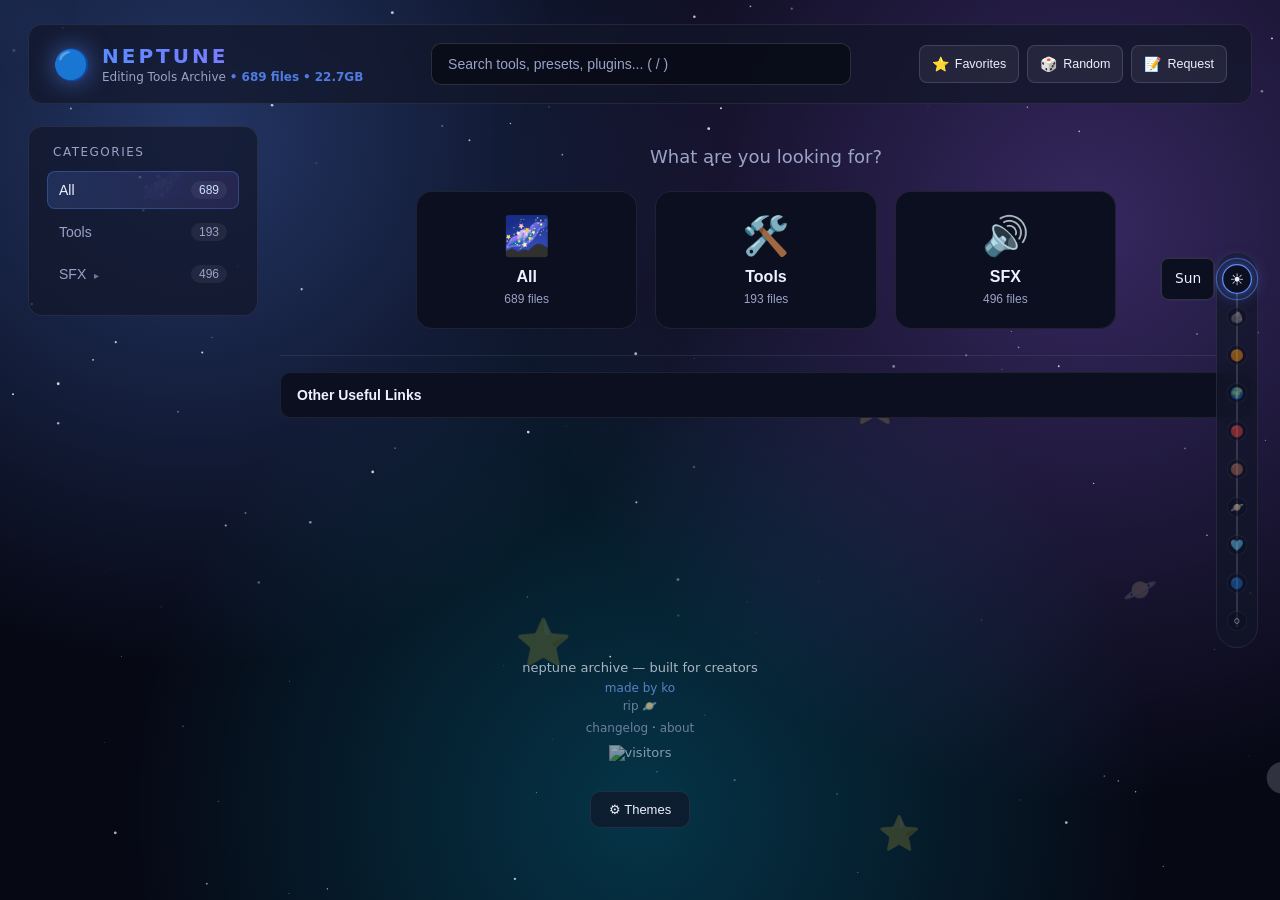
==== commit 647966dd: "Add files via upload" ====
--- a/index.html
+++ b/index.html
@@ -116,7 +116,7 @@
                     <span>Other Useful Links</span>
                     <span class="chevron" id="linksChevron">▸</span>
                 </button>
-                <div class="links-grid" id="linksGrid" style="display:none;">
+                <div class="links-grid" id="linksGrid">
                     <a href="https://fmhy.net/downloading#software-sites" target="_blank" rel="noopener">FMHY — Software Sites</a>
                     <a href="https://fmhy.net/video-tools#vfx-sites" target="_blank" rel="noopener">FMHY — VFX Sites</a>
                     <a href="https://codec.kyiv.ua/ad0be.html" target="_blank" rel="noopener">Codec Kyiv — Adobe</a>
@@ -169,7 +169,7 @@
     <section class="settings-section">
         <button id="settingsToggle" class="settings-toggle">⚙ Themes</button>
 
-        <div id="settingsPanel" class="settings-panel" style="display:none;">
+        <div id="settingsPanel" class="settings-panel">
             <div class="settings-title">Choose a theme</div>
             <div id="themeGrid" class="theme-grid"></div>
 
--- a/style.css
+++ b/style.css
@@ -227,6 +227,15 @@
     padding-left: 14px;
     border-left: 1px solid var(--border);
     margin-left: 12px;
+    max-height: 0;
+    opacity: 0;
+    overflow: hidden;
+    transition: max-height 0.35s ease, opacity 0.25s ease;
+}
+
+.cat-sublist.open {
+    max-height: 600px;
+    opacity: 1;
 }
 
 .cat-sub {
@@ -690,6 +699,15 @@
     display: flex;
     flex-wrap: wrap;
     gap: 10px;
+    max-height: 0;
+    opacity: 0;
+    overflow: hidden;
+    transition: max-height 0.4s ease, opacity 0.3s ease;
+}
+
+.links-grid.open {
+    max-height: 600px;
+    opacity: 1;
 }
 
 .links-grid a {
@@ -736,12 +754,23 @@
 }
 
 .settings-panel {
-    margin-top: 14px;
+    margin-top: 0;
     background: var(--panel-solid);
     border: 1px solid var(--border);
     border-radius: var(--radius);
+    padding: 0 18px;
+    text-align: left;
+    max-height: 0;
+    opacity: 0;
+    overflow: hidden;
+    transition: max-height 0.4s ease, opacity 0.3s ease, padding 0.3s ease, margin-top 0.3s ease;
+}
+
+.settings-panel.open {
+    margin-top: 14px;
     padding: 18px;
-    text-align: left;
+    max-height: 700px;
+    opacity: 1;
 }
 
 .settings-title {
@@ -931,19 +960,48 @@
 
 .header-controls {
     display: flex;
+    align-items: center;
     gap: 8px;
     margin-left: auto;
     flex-wrap: wrap;
 }
 
 .select-input {
-    background: var(--panel-solid);
-    border: 1px solid var(--border-strong);
-    color: var(--text);
-    padding: 7px 10px;
+    -webkit-appearance: none;
+    -moz-appearance: none;
+    appearance: none;
+    background-color: var(--panel-solid);
+    background-image: url("data:image/svg+xml,%3Csvg xmlns='http://www.w3.org/2000/svg' viewBox='0 0 12 8'%3E%3Cpath fill='%239aa3c7' d='M1 1l5 5 5-5'/%3E%3C/svg%3E");
+    background-repeat: no-repeat;
+    background-position: right 10px center;
+    background-size: 10px 7px;
+    border: 1px solid var(--border-strong);
+    color: var(--text);
+    height: 36px;
+    padding: 0 28px 0 12px;
     border-radius: 8px;
     font-size: 12.5px;
-    cursor: pointer;
+    line-height: 36px;
+    cursor: pointer;
+    transition: border-color 0.2s ease, box-shadow 0.2s ease, transform 0.15s ease;
+}
+
+.select-input:hover {
+    border-color: var(--accent);
+}
+
+.select-input:focus {
+    outline: none;
+    border-color: var(--accent);
+    box-shadow: 0 0 0 3px rgba(91, 140, 255, 0.2);
+    transform: translateY(-1px);
+}
+
+.header-controls .icon-btn {
+    height: 36px;
+    width: 36px;
+    padding: 0;
+    justify-content: center;
 }
 
 /* LIST VIEW */
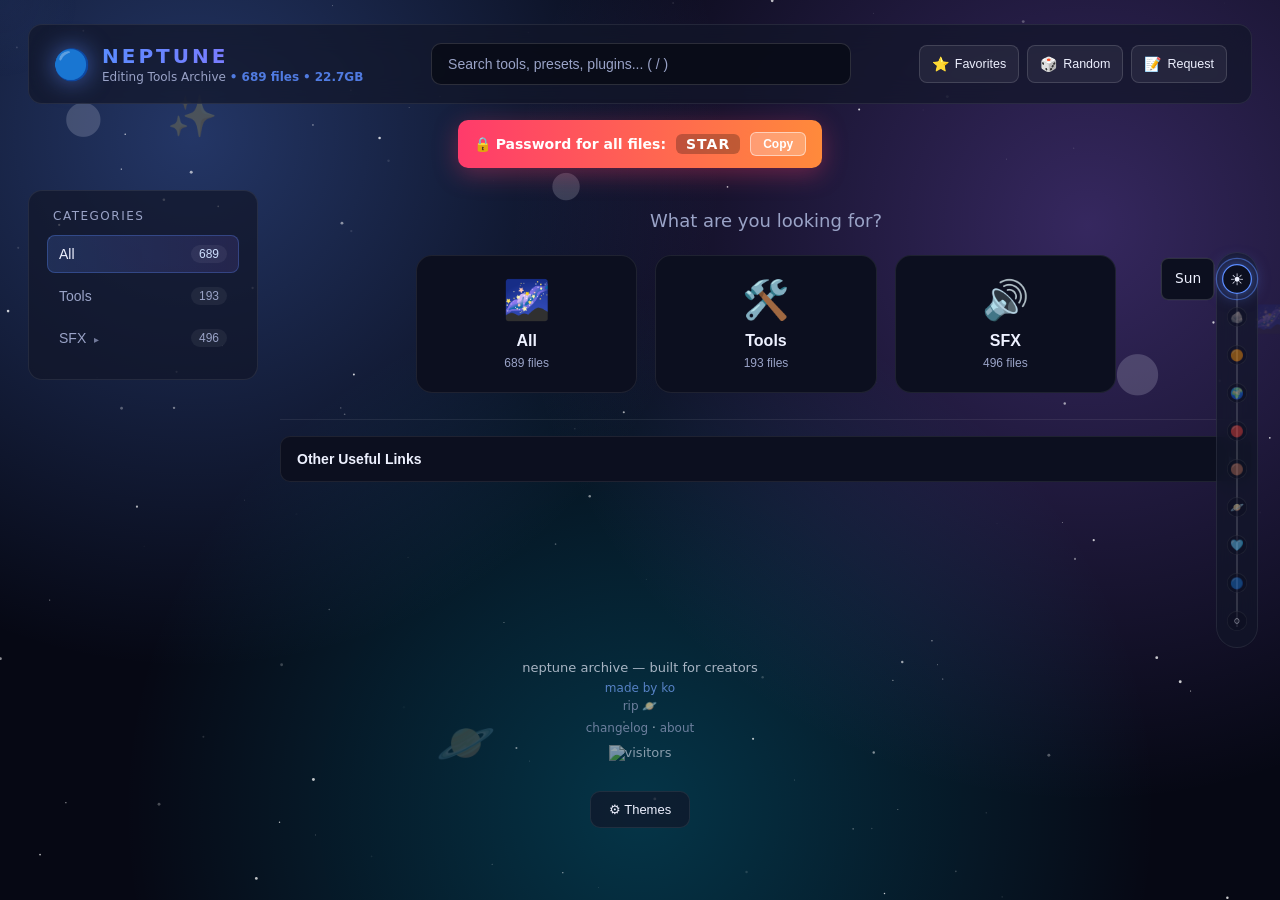
==== commit 0501352d: "Add files via upload" ====
--- a/index.html
+++ b/index.html
@@ -47,6 +47,11 @@
             <button id="requestBtn" class="icon-btn" title="Request a tool">📝 <span class="icon-btn-label">Request</span></button>
         </div>
     </header>
+
+    <div id="passwordBanner" class="password-banner">
+        🔒 Password for all files: <span class="password-text">star</span>
+        <button id="copyPassword" class="copy-password-btn">Copy</button>
+    </div>
 
     <div class="layout">
 
--- a/style.css
+++ b/style.css
@@ -711,8 +711,8 @@
 }
 
 .links-grid a {
-    flex: 1 1 200px;
-    max-width: 240px;
+    flex: 0 1 200px;
+    width: 200px;
     display: block;
     padding: 12px 14px;
     background: var(--panel-solid);
@@ -918,6 +918,63 @@
 @media (max-width: 700px) {
     .landing-grid {
         grid-template-columns: 1fr;
+    }
+}
+
+/* PASSWORD BANNER */
+.password-banner {
+    margin: 16px auto 0;
+    max-width: 1280px;
+    display: flex;
+    align-items: center;
+    justify-content: center;
+    gap: 10px;
+    background: linear-gradient(90deg, #ff3b6b, #ff8a3b);
+    color: white;
+    font-weight: 700;
+    font-size: 14px;
+    padding: 12px 16px;
+    border-radius: 10px;
+    box-shadow: 0 6px 24px rgba(255, 59, 107, 0.35);
+    animation: bannerPulse 2.4s ease-in-out infinite;
+    position: relative;
+    z-index: 25;
+}
+
+.password-text {
+    background: rgba(0, 0, 0, 0.25);
+    padding: 2px 10px;
+    border-radius: 6px;
+    letter-spacing: 1px;
+    text-transform: uppercase;
+}
+
+.copy-password-btn {
+    background: rgba(255, 255, 255, 0.25);
+    border: 1px solid rgba(255, 255, 255, 0.5);
+    color: white;
+    padding: 4px 12px;
+    border-radius: 6px;
+    font-size: 12px;
+    cursor: pointer;
+    font-weight: 600;
+}
+
+.copy-password-btn:hover {
+    background: rgba(255, 255, 255, 0.4);
+}
+
+@keyframes bannerPulse {
+    0%, 100% { box-shadow: 0 6px 24px rgba(255, 59, 107, 0.35); }
+    50% { box-shadow: 0 6px 32px rgba(255, 59, 107, 0.65); }
+}
+
+@media (max-width: 700px) {
+    .password-banner {
+        margin: 12px 14px 0;
+        font-size: 12.5px;
+        flex-wrap: wrap;
+        text-align: center;
     }
 }
 
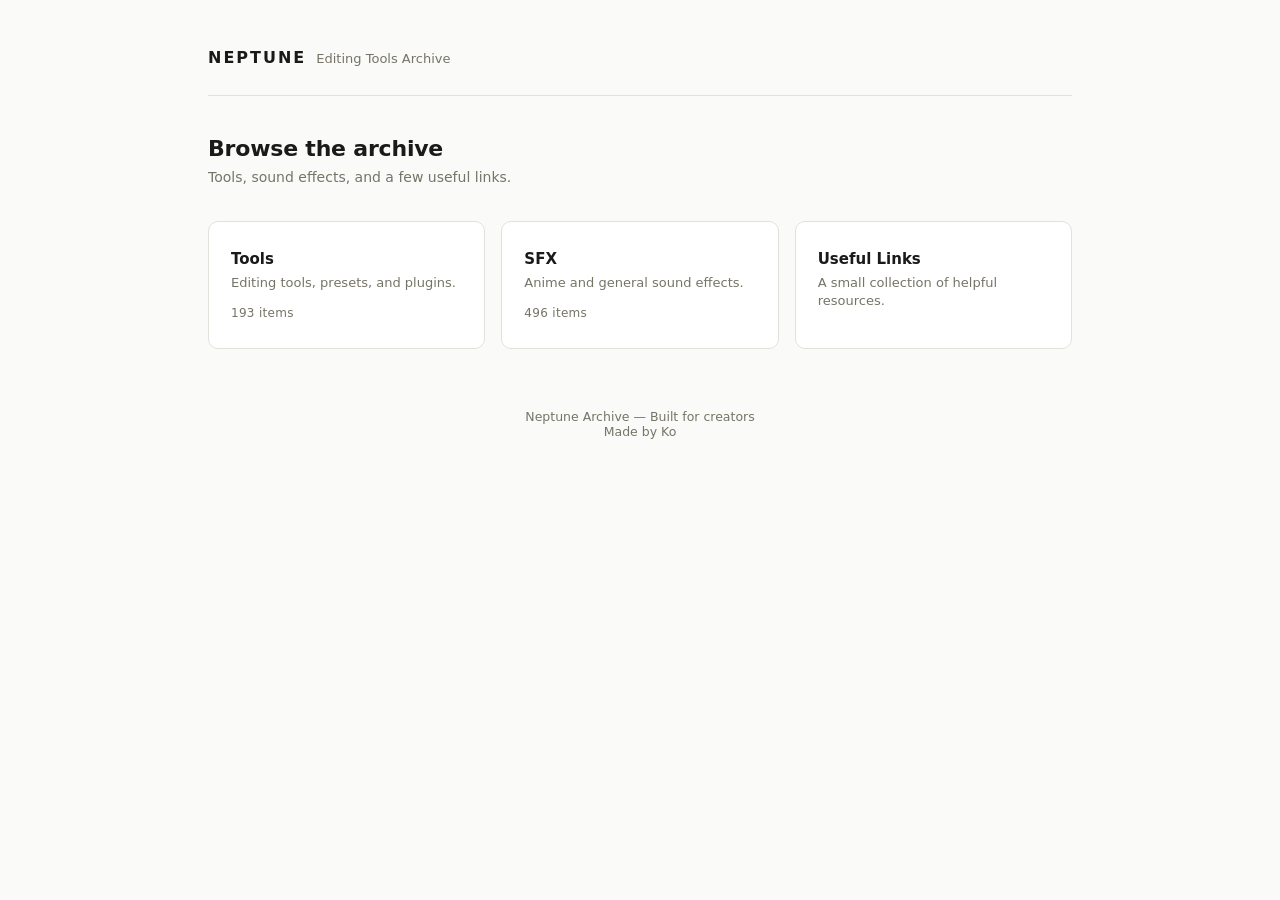
==== commit 0eb5c8b8: "Add files via upload" ====
--- a/index.html
+++ b/index.html
@@ -2,211 +2,63 @@
 <html lang="en">
 <head>
     <meta charset="UTF-8">
-    <link rel="icon" href="data:image/svg+xml,<svg xmlns=%22http://www.w3.org/2000/svg%22 viewBox=%220 0 100 100%22><text x=%2250%22 y=%2255%22 font-size=%2280%22 text-anchor=%22middle%22 dominant-baseline=%22middle%22>🔵</text></svg>">
     <title>Neptune Archive</title>
     <link rel="stylesheet" href="style.css">
     <meta name="viewport" content="width=device-width, initial-scale=1.0">
 </head>
-
 <body>
-
-<div id="introLoader" class="intro-loader">
-    <div class="intro-text">ENTERING NEPTUNE</div>
-    <div class="intro-bar"><div class="intro-bar-fill"></div></div>
-</div>
-
-<div class="bg"></div>
-<canvas id="stars"></canvas>
-<div id="cursorGlow" class="cursor-glow"></div>
-<div id="parallaxPlanets" class="parallax-planets"></div>
-
-<div id="planetTracker" class="planet-tracker">
-    <div id="planetRail" class="planet-rail"></div>
-</div>
-
-<button id="scrollTop" class="scroll-top" title="Back to the Sun">↑</button>
 
 <div class="shell">
 
     <header class="topbar">
-        <div class="brand" id="brandLogo">
-            <span class="brand-icon">🔵</span>
-            <div>
-                <div class="brand-title">NEPTUNE</div>
-                <div class="brand-sub">Editing Tools Archive <span id="liveCount" class="live-count"></span> <span id="totalSize" class="live-count"></span></div>
-            </div>
-        </div>
-
-        <div class="search-wrap">
-            <input id="search" placeholder="Search tools, presets, plugins... ( / )">
-        </div>
-
-        <div class="topbar-actions">
-            <button id="favBtn" class="icon-btn" title="View favorites">⭐ <span class="icon-btn-label">Favorites</span></button>
-            <button id="randomBtn" class="icon-btn" title="Random tool">🎲 <span class="icon-btn-label">Random</span></button>
-            <button id="requestBtn" class="icon-btn" title="Request a tool">📝 <span class="icon-btn-label">Request</span></button>
+        <div class="brand">
+            <span class="brand-title">NEPTUNE</span>
+            <span class="brand-sub">Editing Tools Archive</span>
         </div>
     </header>
 
-    <div id="passwordBanner" class="password-banner">
-        🔒 Password for all files: <span class="password-text">star</span>
-        <button id="copyPassword" class="copy-password-btn">Copy</button>
+    <div class="landing-intro">
+        <h1>Browse the archive</h1>
+        <p>Tools, sound effects, and a few useful links.</p>
     </div>
 
-    <div class="layout">
+    <div class="box-grid">
+        <a class="box-card" href="tools.html">
+            <div class="box-label">Tools</div>
+            <div class="box-desc">Editing tools, presets, and plugins.</div>
+            <div class="box-count" id="toolsCount"></div>
+        </a>
 
-        <aside class="sidebar">
-            <div class="sidebar-title">Categories</div>
-            <div id="categoryList" class="category-list">
-                <button class="cat-btn active" data-cat="all">
-                    <span>All</span><span class="count" id="countAll">0</span>
-                </button>
-            </div>
-        </aside>
+        <a class="box-card" href="sfx.html">
+            <div class="box-label">SFX</div>
+            <div class="box-desc">Anime and general sound effects.</div>
+            <div class="box-count" id="sfxCount"></div>
+        </a>
 
-        <main class="content">
-
-            <div id="landing" class="landing">
-                <div class="landing-title">What are you looking for?</div>
-                <div class="landing-grid">
-                    <button class="landing-box" data-cat="all">
-                        <div class="landing-icon">🌌</div>
-                        <div class="landing-label">All</div>
-                        <div class="landing-count" id="landingAllCount"></div>
-                    </button>
-                    <button class="landing-box" data-cat="Tools">
-                        <div class="landing-icon">🛠️</div>
-                        <div class="landing-label">Tools</div>
-                        <div class="landing-count" id="landingToolsCount"></div>
-                    </button>
-                    <button class="landing-box" data-cat="__all_sfx__">
-                        <div class="landing-icon">🔊</div>
-                        <div class="landing-label">SFX</div>
-                        <div class="landing-count" id="landingSfxCount"></div>
-                    </button>
-                </div>
-            </div>
-
-            <div id="resultsArea" style="display:none;">
-                <div class="content-header">
-                    <button id="backToHome" class="back-btn">← Back</button>
-                    <h2 id="sectionTitle">All Tools</h2>
-                    <span id="resultCount" class="result-count"></span>
-
-                    <div class="header-controls">
-                        <select id="sortSelect" class="select-input">
-                            <option value="name">Sort: Name</option>
-                            <option value="category">Sort: Category</option>
-                            <option value="size-desc">Sort: Largest first</option>
-                            <option value="size-asc">Sort: Smallest first</option>
-                            <option value="newest">Sort: Newest</option>
-                        </select>
-
-                        <select id="typeSelect" class="select-input">
-                            <option value="all">All types</option>
-                        </select>
-
-                        <button id="viewToggle" class="icon-btn" title="Toggle view">☰</button>
-                    </div>
-                </div>
-
-                <div id="grid" class="grid"></div>
-                <div id="emptyState" class="empty-state" style="display:none;">
-                    No results found.
-                </div>
-            </div>
-
-            <section class="links-section">
-                <button id="linksToggle" class="links-toggle">
-                    <span>Other Useful Links</span>
-                    <span class="chevron" id="linksChevron">▸</span>
-                </button>
-                <div class="links-grid" id="linksGrid">
-                    <a href="https://fmhy.net/downloading#software-sites" target="_blank" rel="noopener">FMHY — Software Sites</a>
-                    <a href="https://fmhy.net/video-tools#vfx-sites" target="_blank" rel="noopener">FMHY — VFX Sites</a>
-                    <a href="https://codec.kyiv.ua/ad0be.html" target="_blank" rel="noopener">Codec Kyiv — Adobe</a>
-                    <a href="https://macserialjunkie.com/forum/" target="_blank" rel="noopener">Mac Serial Junkie</a>
-                    <a href="https://audioz.download/" target="_blank" rel="noopener">AudioZ</a>
-                    <a href="https://w18.monkrus.ws/" target="_blank" rel="noopener">Monkrus</a>
-                    <a href="https://macked.app/" target="_blank" rel="noopener">Macked</a>
-                    <a href="https://appstorrent.ru/" target="_blank" rel="noopener">AppsTorrent</a>
-                    <a href="https://macbb.org/" target="_blank" rel="noopener">MacBB</a>
-                    <a href="https://fmhy.net/" target="_blank" rel="noopener">FMHY — Home</a>
-                </div>
-            </section>
-        </main>
-
+        <a class="box-card" href="links.html">
+            <div class="box-label">Useful Links</div>
+            <div class="box-desc">A small collection of helpful resources.</div>
+        </a>
     </div>
 
     <footer>
-        <div>neptune archive — built for creators</div>
-        <div class="made-by">made by ko</div>
-        <div class="rip-line">rip 🪐</div>
-        <div class="footer-links">
-            <a href="#" id="changelogLink">changelog</a> · <a href="#" id="aboutLink">about</a>
-        </div>
-        <div class="visitor-counter">
-            <img src="https://api.visitorbadge.io/api/visitors?path=neptunefx.github.io&label=visits&countColor=%235b8cff" alt="visitors" />
-        </div>
+        <div>Neptune Archive &mdash; Built for creators</div>
+        <div>Made by Ko</div>
     </footer>
-
-    <div id="requestModal" class="modal-overlay" style="display:none;">
-        <div class="modal-box">
-            <div class="modal-title">Request a Tool</div>
-            <textarea id="requestText" placeholder="What tool/plugin/preset should be added?"></textarea>
-            <div class="modal-actions">
-                <button id="requestCancel" class="back-btn">Cancel</button>
-                <button id="requestSend" class="apply-btn">Send</button>
-            </div>
-        </div>
-    </div>
-
-    <div id="changelogModal" class="modal-overlay" style="display:none;">
-        <div class="modal-box">
-            <div class="modal-title">Recently Added</div>
-            <div id="changelogList" class="changelog-list"></div>
-            <div class="modal-actions">
-                <button id="changelogClose" class="back-btn">Close</button>
-            </div>
-        </div>
-    </div>
-
-    <section class="settings-section">
-        <button id="settingsToggle" class="settings-toggle">⚙ Themes</button>
-
-        <div id="settingsPanel" class="settings-panel">
-            <div class="settings-title">Choose a theme</div>
-            <div id="themeGrid" class="theme-grid"></div>
-
-            <div class="settings-title" style="margin-top:18px;">Custom gradient</div>
-            <div class="custom-theme">
-                <div class="color-pickers">
-                    <input type="color" id="c1" value="#5b8cff">
-                    <input type="color" id="c2" value="#9b6bff">
-                    <input type="color" id="c3" value="#00d4ff">
-                    <input type="color" id="c4" value="#05070f">
-                </div>
-                <div class="color-pickers" style="margin-top:8px;">
-                    <label class="accent-label">Accent <input type="color" id="accentPick" value="#5b8cff"></label>
-                    <label class="accent-label">Accent 2 <input type="color" id="accent2Pick" value="#9b6bff"></label>
-                </div>
-                <button id="applyCustom" class="apply-btn">Apply Custom Theme</button>
-            </div>
-        </div>
-    </section>
-
-    <div id="aboutModal" class="modal-overlay" style="display:none;">
-        <div class="modal-box">
-            <div class="modal-title">About Neptune</div>
-            <p class="about-text">Neptune is a free archive of editing tools, presets, plugins, and anime SFX — built for creators, by Ko. Everything here is hosted for free and kept up to date when new stuff gets added.</p>
-            <div class="modal-actions">
-                <button id="aboutClose" class="back-btn">Close</button>
-            </div>
-        </div>
-    </div>
 
 </div>
 
-<script src="app.js"></script>
+<script>
+    fetch("./data.json")
+        .then(res => res.json())
+        .then(data => {
+            const isSfx = c => c.startsWith("SFX") || c === "Anime SFX";
+            const sfxCount = data.filter(i => isSfx(i.category)).length;
+            const toolsCount = data.length - sfxCount;
+            document.getElementById("toolsCount").textContent = `${toolsCount} item${toolsCount === 1 ? "" : "s"}`;
+            document.getElementById("sfxCount").textContent = `${sfxCount} item${sfxCount === 1 ? "" : "s"}`;
+        })
+        .catch(() => {});
+</script>
 </body>
 </html>
--- a/style.css
+++ b/style.css
@@ -1,178 +1,198 @@
 :root {
-    --bg: #060814;
-    --panel: rgba(18, 22, 40, 0.7);
-    --panel-solid: #0c0f1f;
-    --border: rgba(255, 255, 255, 0.08);
-    --border-strong: rgba(255, 255, 255, 0.14);
-    --text: #eef1ff;
-    --text-dim: #9aa3c7;
-    --accent: #5b8cff;
-    --accent-2: #9b6bff;
-    --radius: 14px;
-    --g1: #5b8cff;
-    --g2: #9b6bff;
-    --g3: #00d4ff;
+    --bg: #fafaf8;
+    --panel: #ffffff;
+    --border: #e3e1dc;
+    --border-strong: #cfccc4;
+    --text: #1a1a1a;
+    --text-dim: #767467;
+    --accent: #1a1a1a;
+    --radius: 6px;
 }
 
 * { box-sizing: border-box; }
 
 body {
     margin: 0;
-    font-family: "Segoe UI", Inter, system-ui, -apple-system, sans-serif;
+    font-family: -apple-system, "Inter", system-ui, sans-serif;
     color: var(--text);
     background: var(--bg);
-    overflow-x: hidden;
     min-height: 100vh;
-}
-
-/* SPACE BACKGROUND */
-.bg {
-    position: fixed;
-    inset: 0;
-    background:
-        radial-gradient(circle at 15% 15%, color-mix(in srgb, var(--g1) 35%, transparent), transparent 40%),
-        radial-gradient(circle at 85% 25%, color-mix(in srgb, var(--g2) 32%, transparent), transparent 45%),
-        radial-gradient(circle at 50% 90%, color-mix(in srgb, var(--g3) 22%, transparent), transparent 50%),
-        var(--bg);
-    z-index: -2;
-}
-
-#stars {
-    position: fixed;
-    inset: 0;
-    z-index: -1;
-    pointer-events: none;
-}
-
-/* SHELL */
+    -webkit-font-smoothing: antialiased;
+}
+
+a { color: inherit; }
+
 .shell {
-    max-width: 1280px;
+    max-width: 920px;
     margin: 0 auto;
-    padding: 24px 28px 60px;
+    padding: 48px 28px 80px;
     min-height: 100vh;
     display: flex;
     flex-direction: column;
 }
 
-/* TOPBAR */
 .topbar {
     display: flex;
-    align-items: center;
+    align-items: baseline;
     justify-content: space-between;
     gap: 24px;
     flex-wrap: wrap;
-    padding: 18px 24px;
+    padding-bottom: 28px;
+    border-bottom: 1px solid var(--border);
+    margin-bottom: 40px;
+}
+
+.brand {
+    display: flex;
+    align-items: baseline;
+    gap: 10px;
+}
+
+.brand a.brand-title {
+    text-decoration: none;
+}
+
+.brand-title {
+    font-size: 16px;
+    font-weight: 600;
+    letter-spacing: 2px;
+    text-transform: uppercase;
+}
+
+.brand-sub {
+    font-size: 13px;
+    color: var(--text-dim);
+}
+
+nav.toplinks {
+    display: flex;
+    gap: 22px;
+    font-size: 13px;
+}
+
+nav.toplinks a {
+    text-decoration: none;
+    color: var(--text-dim);
+    letter-spacing: 0.3px;
+    padding-bottom: 4px;
+    border-bottom: 1px solid transparent;
+    transition: color 0.15s, border-color 0.15s;
+}
+
+nav.toplinks a:hover,
+nav.toplinks a.active {
+    color: var(--text);
+    border-color: var(--text);
+}
+
+.search-wrap {
+    flex: 1;
+    max-width: 340px;
+    min-width: 200px;
+}
+
+input#search {
+    width: 100%;
+    padding: 9px 12px;
+    border-radius: var(--radius);
+    border: 1px solid var(--border-strong);
+    background: var(--panel);
+    color: var(--text);
+    outline: none;
+    font-size: 13.5px;
+    transition: border-color 0.15s;
+}
+
+input#search:focus {
+    border-color: var(--accent);
+}
+
+input#search::placeholder {
+    color: var(--text-dim);
+}
+
+.landing-intro {
+    margin-bottom: 36px;
+}
+
+.landing-intro h1 {
+    font-size: 22px;
+    font-weight: 600;
+    margin: 0 0 8px;
+    letter-spacing: -0.2px;
+}
+
+.landing-intro p {
+    color: var(--text-dim);
+    font-size: 14px;
+    margin: 0;
+}
+
+.box-grid {
+    display: grid;
+    grid-template-columns: repeat(3, 1fr);
+    gap: 16px;
+}
+
+.box-card {
+    display: block;
+    text-decoration: none;
     background: var(--panel);
     border: 1px solid var(--border);
-    border-radius: var(--radius);
-    backdrop-filter: blur(14px);
-    position: sticky;
-    top: 16px;
-    z-index: 20;
-}
-
-.brand {
-    display: flex;
-    align-items: center;
-    gap: 12px;
-}
-
-.brand-icon {
-    font-size: 30px;
-    filter: drop-shadow(0 0 12px rgba(91, 140, 255, 0.6));
-}
-
-.brand-title {
-    font-size: 20px;
-    font-weight: 700;
-    letter-spacing: 3px;
-    background: linear-gradient(90deg, #5b8cff, #9b6bff, #5b8cff);
-    background-size: 200% auto;
-    -webkit-background-clip: text;
-    background-clip: text;
-    -webkit-text-fill-color: transparent;
-    animation: shimmer 6s linear infinite;
-}
-
-@keyframes shimmer {
-    0% { background-position: 0% 50%; }
-    100% { background-position: 200% 50%; }
-}
-
-.live-count {
-    color: var(--accent);
-    font-weight: 600;
-    opacity: 0.85;
-}
-
-.brand-sub {
+    border-radius: 10px;
+    padding: 28px 22px;
+    transition: border-color 0.15s, transform 0.15s;
+}
+
+.box-card:hover {
+    border-color: var(--border-strong);
+    transform: translateY(-2px);
+}
+
+.box-label {
+    font-size: 15px;
+    font-weight: 600;
+    margin-bottom: 6px;
+}
+
+.box-desc {
+    font-size: 13px;
+    color: var(--text-dim);
+    line-height: 1.4;
+}
+
+.box-count {
+    margin-top: 14px;
     font-size: 12px;
     color: var(--text-dim);
-    margin-top: 2px;
-}
-
-.search-wrap {
-    flex: 1;
-    max-width: 420px;
-    min-width: 220px;
-}
-
-input#search {
-    width: 100%;
-    padding: 12px 16px;
-    border-radius: 10px;
-    border: 1px solid var(--border-strong);
-    background: rgba(8, 10, 22, 0.8);
-    color: var(--text);
-    outline: none;
-    font-size: 14px;
-    transition: border-color 0.2s, box-shadow 0.2s;
-}
-
-input#search:focus {
-    border-color: var(--accent);
-    box-shadow: 0 0 0 3px rgba(91, 140, 255, 0.2);
-}
-
-input#search::placeholder {
-    color: var(--text-dim);
-}
-
-/* LAYOUT */
+    letter-spacing: 0.3px;
+}
+
 .layout {
     display: grid;
-    grid-template-columns: 230px 1fr;
-    gap: 22px;
-    margin-top: 22px;
+    grid-template-columns: 200px 1fr;
+    gap: 32px;
     flex: 1;
 }
 
-/* SIDEBAR */
 .sidebar {
-    background: var(--panel);
-    border: 1px solid var(--border);
-    border-radius: var(--radius);
-    padding: 18px;
+    border-right: 1px solid var(--border);
+    padding-right: 20px;
     align-self: start;
-    position: sticky;
-    top: 108px;
-    max-height: calc(100vh - 128px);
-    overflow-y: auto;
 }
 
 .sidebar-title {
-    font-size: 12px;
+    font-size: 11px;
     text-transform: uppercase;
-    letter-spacing: 1.5px;
-    color: var(--text-dim);
-    margin-bottom: 12px;
-    padding: 0 6px;
+    letter-spacing: 1.2px;
+    color: var(--text-dim);
+    margin-bottom: 14px;
 }
 
 .category-list {
     display: flex;
     flex-direction: column;
-    gap: 4px;
+    gap: 2px;
 }
 
 .cat-btn {
@@ -184,66 +204,29 @@
     background: transparent;
     border: none;
     color: var(--text-dim);
-    padding: 10px 12px;
-    border-radius: 8px;
+    padding: 7px 8px;
+    border-radius: 5px;
     cursor: pointer;
-    font-size: 14px;
+    font-size: 13.5px;
     transition: background 0.15s, color 0.15s;
 }
 
 .cat-btn:hover {
-    background: rgba(255, 255, 255, 0.05);
+    background: #f0efe9;
     color: var(--text);
 }
 
 .cat-btn.active {
-    background: linear-gradient(90deg, rgba(91, 140, 255, 0.18), rgba(155, 107, 255, 0.12));
-    color: var(--text);
-    box-shadow: inset 0 0 0 1px rgba(91, 140, 255, 0.3);
+    background: #f0efe9;
+    color: var(--text);
+    font-weight: 600;
 }
 
 .cat-btn .count {
-    font-size: 12px;
-    color: var(--text-dim);
-    background: rgba(255, 255, 255, 0.06);
-    padding: 2px 8px;
-    border-radius: 999px;
-}
-
-.cat-btn.active .count {
-    color: #cfe0ff;
-}
-
-.cat-parent .chevron {
-    font-size: 10px;
-    margin-left: 4px;
-    opacity: 0.7;
-}
-
-.cat-sublist {
-    display: flex;
-    flex-direction: column;
-    gap: 2px;
-    padding-left: 14px;
-    border-left: 1px solid var(--border);
-    margin-left: 12px;
-    max-height: 0;
-    opacity: 0;
-    overflow: hidden;
-    transition: max-height 0.35s ease, opacity 0.25s ease;
-}
-
-.cat-sublist.open {
-    max-height: 600px;
-    opacity: 1;
-}
-
-.cat-sub {
-    font-size: 13px;
-    padding: 8px 10px;
-}
-
-/* CONTENT */
+    font-size: 11px;
+    color: var(--text-dim);
+}
+
 .content {
     min-height: 300px;
 }
@@ -252,1101 +235,143 @@
     display: flex;
     align-items: baseline;
     gap: 12px;
-    margin-bottom: 16px;
-    padding: 0 4px;
+    margin-bottom: 18px;
 }
 
 .content-header h2 {
     margin: 0;
-    font-size: 18px;
+    font-size: 16px;
     font-weight: 600;
 }
 
 .result-count {
     color: var(--text-dim);
-    font-size: 13px;
-}
-
-/* GRID */
+    font-size: 12.5px;
+}
+
 .grid {
     display: grid;
-    grid-template-columns: repeat(auto-fill, minmax(230px, 1fr));
-    gap: 16px;
-}
-
-/* CARDS */
+    grid-template-columns: repeat(auto-fill, minmax(210px, 1fr));
+    gap: 12px;
+}
+
 .card {
-    position: relative;
-    background: var(--panel-solid);
+    background: var(--panel);
     border: 1px solid var(--border);
-    border-radius: 12px;
-    padding: 16px;
+    border-radius: 8px;
+    padding: 14px;
     display: flex;
     flex-direction: column;
-    gap: 10px;
-    transition: transform 0.18s ease, border-color 0.18s ease, box-shadow 0.18s ease;
-    transform-style: preserve-3d;
-    will-change: transform;
-    animation: cardIn 0.4s ease backwards;
-}
-
-@keyframes cardIn {
-    from { opacity: 0; transform: translateY(14px); }
-    to { opacity: 1; transform: translateY(0); }
+    gap: 8px;
+    transition: border-color 0.15s;
 }
 
 .card:hover {
     border-color: var(--border-strong);
-    box-shadow: 0 8px 28px rgba(91, 140, 255, 0.22);
 }
 
 .card-name {
-    font-size: 14.5px;
+    font-size: 13.5px;
     font-weight: 600;
     line-height: 1.35;
     word-break: break-word;
 }
 
 .card-meta {
-    font-size: 11.5px;
+    font-size: 11px;
     color: var(--text-dim);
     text-transform: uppercase;
-    letter-spacing: 0.5px;
+    letter-spacing: 0.4px;
 }
 
 .card a.download-btn {
     margin-top: auto;
-    position: relative;
     display: inline-flex;
     align-items: center;
     justify-content: center;
     gap: 6px;
-    padding: 9px 12px;
-    background: linear-gradient(90deg, var(--accent), var(--accent-2));
-    color: white;
-    text-decoration: none;
-    border-radius: 8px;
+    padding: 7px 10px;
+    background: var(--text);
+    color: var(--bg);
+    text-decoration: none;
+    border-radius: 6px;
+    font-size: 12.5px;
+    font-weight: 500;
+    transition: opacity 0.15s;
+}
+
+.card a.download-btn:hover {
+    opacity: 0.82;
+}
+
+.empty-state {
+    text-align: center;
+    padding: 50px 20px;
+    color: var(--text-dim);
+    font-size: 13.5px;
+}
+
+.links-group {
+    margin-bottom: 32px;
+}
+
+.links-group h3 {
     font-size: 13px;
-    font-weight: 500;
-    transition: filter 0.15s, transform 0.15s;
-}
-
-.card a.download-btn:hover {
-    filter: brightness(1.12);
-    transform: translateY(-1px);
-}
-
-.preview-btn {
-    padding: 8px 10px;
-    background: rgba(255, 255, 255, 0.06);
-    border: 1px solid var(--border-strong);
-    color: var(--text);
-    border-radius: 8px;
-    font-size: 12.5px;
-    cursor: pointer;
-    transition: background 0.15s ease, border-color 0.15s ease;
-}
-
-.preview-btn:hover {
-    background: rgba(91, 140, 255, 0.15);
-    border-color: var(--accent);
-}
-
-.card a.download-btn.disabled {
-    pointer-events: none;
-    filter: brightness(0.9);
-}
-
-.progress-track {
-    height: 5px;
-    border-radius: 999px;
-    background: rgba(255, 255, 255, 0.08);
-    overflow: hidden;
-    margin-top: -2px;
-}
-
-.progress-fill {
-    height: 100%;
-    width: 0%;
-    background: linear-gradient(90deg, var(--accent), var(--accent-2));
-    transition: width 0.15s ease;
-}
-
-/* SECTION TITLE (legacy grouped headers, if used) */
-.grid h2 {
-    grid-column: 1 / -1;
-    font-size: 14px;
-    color: var(--text-dim);
-    margin: 18px 0 4px;
-    font-weight: 600;
     text-transform: uppercase;
     letter-spacing: 1px;
-}
-
-.empty-state {
-    text-align: center;
-    padding: 60px 20px;
-    color: var(--text-dim);
+    color: var(--text-dim);
+    margin: 0 0 12px;
+}
+
+.links-list {
+    display: flex;
+    flex-direction: column;
+    gap: 6px;
+}
+
+.links-list a {
+    text-decoration: none;
     font-size: 14px;
-}
-
-/* FOOTER */
+    padding: 10px 12px;
+    border: 1px solid var(--border);
+    border-radius: 8px;
+    background: var(--panel);
+    transition: border-color 0.15s;
+}
+
+.links-list a:hover {
+    border-color: var(--border-strong);
+}
+
+.links-list a .link-desc {
+    display: block;
+    color: var(--text-dim);
+    font-size: 12px;
+    margin-top: 2px;
+}
+
 footer {
     text-align: center;
-    margin-top: 50px;
-    opacity: 0.7;
-    font-size: 13px;
-}
-
-.made-by {
-    margin-top: 6px;
-    color: #7aa7ff;
-    font-size: 12px;
-}
-
-.rip-line {
-    margin-top: 4px;
-    color: var(--text-dim);
-    font-size: 12px;
-}
-
-/* PLANET SCROLL TRACKER */
-.planet-tracker {
-    position: fixed;
-    right: 22px;
-    top: 50%;
-    transform: translateY(-50%);
-    padding: 14px 8px;
-    background: var(--panel);
-    border: 1px solid var(--border);
-    border-radius: 999px;
-    backdrop-filter: blur(10px);
-    z-index: 30;
-}
-
-.planet-rail {
-    display: flex;
-    flex-direction: column;
-    align-items: center;
-    gap: 14px;
-    position: relative;
-}
-
-.planet-rail::before {
-    content: "";
-    position: absolute;
-    top: 6px;
-    bottom: 6px;
-    left: 50%;
-    width: 2px;
-    background: var(--border-strong);
-    transform: translateX(-50%);
-    z-index: 0;
-}
-
-.planet-dot {
-    position: relative;
-    z-index: 1;
-    width: 24px;
-    height: 24px;
-    display: grid;
-    place-items: center;
-    font-size: 13px;
-    line-height: 24px;
-    border-radius: 50%;
-    background: var(--panel-solid);
-    border: 1px solid var(--border-strong);
-    opacity: 0.45;
-    transform: scale(0.85);
-    transition: opacity 0.25s ease, transform 0.25s ease, box-shadow 0.25s ease;
-    cursor: pointer;
-}
-
-.planet-dot .emoji {
-    grid-area: 1 / 1;
-    display: block;
-    text-align: center;
-    transform: translateY(-0.5px);
-}
-
-.planet-dot.active {
-    opacity: 1;
-    transform: scale(1.25);
-    box-shadow: 0 0 14px rgba(91, 140, 255, 0.6);
-    border-color: var(--accent);
-}
-
-.planet-dot.active::after {
-    content: "";
-    position: absolute;
-    inset: -6px;
-    border-radius: 50%;
-    border: 1px solid var(--accent);
-    opacity: 0.5;
-    animation: pulseRing 1.6s ease-out infinite;
-}
-
-@keyframes pulseRing {
-    0% { transform: scale(0.85); opacity: 0.6; }
-    100% { transform: scale(1.4); opacity: 0; }
-}
-
-.planet-dot .tooltip {
-    position: absolute;
-    right: 130%;
-    top: 50%;
-    transform: translateY(-50%);
-    background: var(--panel-solid);
-    border: 1px solid var(--border-strong);
-    padding: 4px 10px;
-    border-radius: 6px;
-    font-size: 11px;
-    color: var(--text);
-    white-space: nowrap;
-    opacity: 0;
-    pointer-events: none;
-    transition: opacity 0.2s ease;
-}
-
-.planet-dot.active .tooltip {
-    opacity: 1;
-}
-
-@media (max-width: 800px) {
-    .planet-tracker {
-        right: 8px;
-        padding: 10px 5px;
-    }
-    .planet-dot {
-        width: 16px;
-        height: 16px;
-        font-size: 9px;
-    }
-    .planet-dot .tooltip {
-        display: none;
-    }
-}
-/* CUSTOM SCROLLBAR */
-::-webkit-scrollbar {
-    width: 10px;
-}
-::-webkit-scrollbar-track {
-    background: var(--bg);
-}
-::-webkit-scrollbar-thumb {
-    background: linear-gradient(180deg, var(--accent), var(--accent-2));
-    border-radius: 999px;
-}
-
-/* INTRO LOADER */
-.intro-loader {
-    position: fixed;
-    inset: 0;
-    background: var(--bg);
-    z-index: 100;
-    display: flex;
-    flex-direction: column;
-    align-items: center;
-    justify-content: center;
-    gap: 18px;
-    transition: opacity 0.6s ease, visibility 0.6s ease;
-}
-
-.intro-loader.hide {
-    opacity: 0;
-    visibility: hidden;
-    pointer-events: none;
-}
-
-.intro-text {
-    font-size: 14px;
-    letter-spacing: 4px;
-    color: var(--text-dim);
-    animation: pulseText 1.4s ease-in-out infinite;
-}
-
-@keyframes pulseText {
-    0%, 100% { opacity: 0.5; }
-    50% { opacity: 1; }
-}
-
-.intro-bar {
-    width: 220px;
-    height: 3px;
-    background: rgba(255, 255, 255, 0.08);
-    border-radius: 999px;
-    overflow: hidden;
-}
-
-.intro-bar-fill {
-    height: 100%;
-    width: 0%;
-    background: linear-gradient(90deg, var(--accent), var(--accent-2));
-    animation: introFill 1.1s ease forwards;
-}
-
-@keyframes introFill {
-    to { width: 100%; }
-}
-
-/* CURSOR GLOW */
-.cursor-glow {
-    position: fixed;
-    top: 0;
-    left: 0;
-    width: 160px;
-    height: 160px;
-    border-radius: 50%;
-    background: radial-gradient(circle, rgba(91, 140, 255, 0.05), transparent 70%);
-    pointer-events: none;
-    transform: translate(-50%, -50%);
-    z-index: 1;
-    transition: opacity 0.3s ease;
-}
-
-/* PARALLAX PLANETS */
-.parallax-planets {
-    position: fixed;
-    inset: 0;
-    z-index: -1;
-    overflow: hidden;
-    pointer-events: none;
-}
-
-.parallax-planet {
-    position: absolute;
-    opacity: 0.18;
-    filter: blur(0.5px);
-    animation: drift linear infinite;
-}
-
-@keyframes drift {
-    from { transform: translateY(0) rotate(0deg); }
-    to { transform: translateY(-40px) rotate(8deg); }
-}
-
-/* SCROLL TO TOP */
-.scroll-top {
-    position: fixed;
-    bottom: 24px;
-    right: 22px;
-    width: 42px;
-    height: 42px;
-    border-radius: 50%;
-    border: 1px solid var(--border-strong);
-    background: var(--panel);
-    color: var(--text);
-    font-size: 18px;
-    cursor: pointer;
-    backdrop-filter: blur(10px);
-    z-index: 30;
-    opacity: 0;
-    pointer-events: none;
-    transform: translateY(10px);
-    transition: opacity 0.25s ease, transform 0.25s ease, background 0.2s ease;
-}
-
-.scroll-top.visible {
-    opacity: 1;
-    pointer-events: auto;
-    transform: translateY(0);
-}
-
-.scroll-top:hover {
-    background: rgba(91, 140, 255, 0.18);
-}
-
-/* LOGO EASTER EGG */
-.brand {
-    cursor: pointer;
-}
-
-/* OTHER USEFUL LINKS */
-.links-section {
-    margin-top: 16px;
-    padding-top: 16px;
-    border-top: 1px solid var(--border);
-}
-
-.links-toggle {
-    display: flex;
-    align-items: center;
-    justify-content: space-between;
-    width: 100%;
-    background: var(--panel-solid);
-    border: 1px solid var(--border);
-    border-radius: 10px;
-    padding: 14px 16px;
-    color: var(--text);
-    font-size: 14px;
-    font-weight: 600;
-    cursor: pointer;
-    margin-bottom: 10px;
-    transition: border-color 0.15s ease;
-}
-
-.links-toggle:hover {
-    border-color: var(--accent);
-}
-
-.links-toggle .chevron {
-    font-size: 12px;
-    color: var(--text-dim);
-    transition: transform 0.2s ease;
-}
-
-.links-grid {
-    display: flex;
-    flex-wrap: wrap;
-    gap: 10px;
-    max-height: 0;
-    opacity: 0;
-    overflow: hidden;
-    transition: max-height 0.4s ease, opacity 0.3s ease;
-}
-
-.links-grid.open {
-    max-height: 600px;
-    opacity: 1;
-}
-
-.links-grid a {
-    flex: 0 1 200px;
-    width: 200px;
-    display: block;
-    padding: 12px 14px;
-    background: var(--panel-solid);
-    border: 1px solid var(--border);
-    border-radius: 10px;
-    color: var(--text-dim);
-    text-decoration: none;
-    font-size: 13px;
-    text-align: center;
-    transition: border-color 0.18s ease, color 0.18s ease, transform 0.18s ease;
-}
-
-.links-grid a:hover {
-    border-color: var(--accent);
-    color: var(--text);
-    transform: translateY(-2px);
-}
-
-/* SETTINGS / THEMES */
-.settings-section {
-    max-width: 480px;
-    margin: 30px auto 10px;
-    text-align: center;
-}
-
-.settings-toggle {
-    background: var(--panel);
-    border: 1px solid var(--border);
-    color: var(--text);
-    padding: 10px 18px;
-    border-radius: 10px;
-    cursor: pointer;
-    font-size: 13px;
-    transition: border-color 0.15s ease;
-}
-
-.settings-toggle:hover {
-    border-color: var(--accent);
-}
-
-.settings-panel {
-    margin-top: 0;
-    background: var(--panel-solid);
-    border: 1px solid var(--border);
-    border-radius: var(--radius);
-    padding: 0 18px;
-    text-align: left;
-    max-height: 0;
-    opacity: 0;
-    overflow: hidden;
-    transition: max-height 0.4s ease, opacity 0.3s ease, padding 0.3s ease, margin-top 0.3s ease;
-}
-
-.settings-panel.open {
-    margin-top: 14px;
-    padding: 18px;
-    max-height: 700px;
-    opacity: 1;
-}
-
-.settings-title {
-    font-size: 12px;
-    text-transform: uppercase;
-    letter-spacing: 1px;
-    color: var(--text-dim);
-    margin-bottom: 10px;
-}
-
-.theme-grid {
-    display: grid;
-    grid-template-columns: repeat(auto-fill, minmax(48px, 1fr));
-    gap: 8px;
-}
-
-.theme-swatch {
-    width: 100%;
-    aspect-ratio: 1;
-    border-radius: 10px;
-    border: 1px solid var(--border-strong);
-    cursor: pointer;
-    transition: transform 0.15s ease, border-color 0.15s ease;
-}
-
-.theme-swatch:hover {
-    transform: scale(1.08);
-}
-
-.theme-swatch.active {
-    border-color: var(--text);
-    box-shadow: 0 0 0 2px var(--accent);
-}
-
-.custom-theme {
-    display: flex;
-    flex-direction: column;
-    gap: 4px;
-}
-
-.color-pickers {
-    display: flex;
-    gap: 8px;
-    flex-wrap: wrap;
-    align-items: center;
-}
-
-.color-pickers input[type="color"] {
-    width: 36px;
-    height: 36px;
-    border: 1px solid var(--border-strong);
-    border-radius: 8px;
-    background: none;
-    cursor: pointer;
-}
-
-.accent-label {
-    display: flex;
-    align-items: center;
-    gap: 6px;
-    font-size: 11px;
-    color: var(--text-dim);
-}
-
-.apply-btn {
-    margin-top: 10px;
-    padding: 9px 14px;
-    background: linear-gradient(90deg, var(--accent), var(--accent-2));
-    border: none;
-    color: white;
-    border-radius: 8px;
-    cursor: pointer;
-    font-size: 13px;
-}
-
-/* LANDING SCREEN */
-.landing {
-    padding: 20px 10px 10px;
-    text-align: center;
-}
-
-.landing-title {
-    font-size: 18px;
-    color: var(--text-dim);
-    margin-bottom: 24px;
-}
-
-.landing-grid {
-    display: grid;
-    grid-template-columns: repeat(3, 1fr);
-    gap: 18px;
-    max-width: 700px;
-    margin: 0 auto;
-}
-
-.landing-box {
-    background: var(--panel-solid);
-    border: 1px solid var(--border);
-    border-radius: 16px;
-    padding: 22px 16px;
-    cursor: pointer;
-    color: var(--text);
-    transition: transform 0.2s ease, border-color 0.2s ease, box-shadow 0.2s ease;
-}
-
-.landing-box:hover {
-    transform: translateY(-4px);
-    border-color: var(--accent);
-    box-shadow: 0 10px 30px rgba(91, 140, 255, 0.2);
-}
-
-.landing-icon {
-    font-size: 38px;
-    margin-bottom: 10px;
-}
-
-.landing-label {
-    font-size: 16px;
-    font-weight: 600;
-}
-
-.landing-count {
-    margin-top: 6px;
-    font-size: 12px;
-    color: var(--text-dim);
-}
-
-.back-btn {
-    background: none;
-    border: 1px solid var(--border-strong);
-    color: var(--text-dim);
-    padding: 6px 12px;
-    border-radius: 8px;
-    cursor: pointer;
-    font-size: 12px;
-    margin-right: 10px;
-    transition: border-color 0.15s ease, color 0.15s ease;
-}
-
-.back-btn:hover {
-    border-color: var(--accent);
-    color: var(--text);
-}
-
-@media (max-width: 700px) {
-    .landing-grid {
+    margin-top: 60px;
+    color: var(--text-dim);
+    font-size: 12.5px;
+}
+
+@media (max-width: 760px) {
+    .box-grid {
         grid-template-columns: 1fr;
-    }
-}
-
-/* PASSWORD BANNER */
-.password-banner {
-    margin: 16px auto 0;
-    max-width: 1280px;
-    display: flex;
-    align-items: center;
-    justify-content: center;
-    gap: 10px;
-    background: linear-gradient(90deg, #ff3b6b, #ff8a3b);
-    color: white;
-    font-weight: 700;
-    font-size: 14px;
-    padding: 12px 16px;
-    border-radius: 10px;
-    box-shadow: 0 6px 24px rgba(255, 59, 107, 0.35);
-    animation: bannerPulse 2.4s ease-in-out infinite;
-    position: relative;
-    z-index: 25;
-}
-
-.password-text {
-    background: rgba(0, 0, 0, 0.25);
-    padding: 2px 10px;
-    border-radius: 6px;
-    letter-spacing: 1px;
-    text-transform: uppercase;
-}
-
-.copy-password-btn {
-    background: rgba(255, 255, 255, 0.25);
-    border: 1px solid rgba(255, 255, 255, 0.5);
-    color: white;
-    padding: 4px 12px;
-    border-radius: 6px;
-    font-size: 12px;
-    cursor: pointer;
-    font-weight: 600;
-}
-
-.copy-password-btn:hover {
-    background: rgba(255, 255, 255, 0.4);
-}
-
-@keyframes bannerPulse {
-    0%, 100% { box-shadow: 0 6px 24px rgba(255, 59, 107, 0.35); }
-    50% { box-shadow: 0 6px 32px rgba(255, 59, 107, 0.65); }
-}
-
-@media (max-width: 700px) {
-    .password-banner {
-        margin: 12px 14px 0;
-        font-size: 12.5px;
-        flex-wrap: wrap;
-        text-align: center;
-    }
-}
-
-/* TOPBAR EXTRAS */
-.topbar-actions {
-    display: flex;
-    gap: 8px;
-}
-
-.icon-btn {
-    background: rgba(255, 255, 255, 0.06);
-    border: 1px solid var(--border-strong);
-    color: var(--text);
-    height: 38px;
-    padding: 0 12px;
-    border-radius: 8px;
-    cursor: pointer;
-    font-size: 14px;
-    display: flex;
-    align-items: center;
-    gap: 6px;
-    transition: background 0.15s ease, border-color 0.15s ease;
-    white-space: nowrap;
-}
-
-.icon-btn-label {
-    font-size: 12.5px;
-}
-
-.icon-btn:hover {
-    background: rgba(91, 140, 255, 0.15);
-    border-color: var(--accent);
-}
-
-/* CONTENT HEADER CONTROLS */
-.content-header {
-    flex-wrap: wrap;
-    gap: 10px;
-}
-
-.header-controls {
-    display: flex;
-    align-items: center;
-    gap: 8px;
-    margin-left: auto;
-    flex-wrap: wrap;
-}
-
-.select-input {
-    -webkit-appearance: none;
-    -moz-appearance: none;
-    appearance: none;
-    background-color: var(--panel-solid);
-    background-image: url("data:image/svg+xml,%3Csvg xmlns='http://www.w3.org/2000/svg' viewBox='0 0 12 8'%3E%3Cpath fill='%239aa3c7' d='M1 1l5 5 5-5'/%3E%3C/svg%3E");
-    background-repeat: no-repeat;
-    background-position: right 10px center;
-    background-size: 10px 7px;
-    border: 1px solid var(--border-strong);
-    color: var(--text);
-    height: 36px;
-    padding: 0 28px 0 12px;
-    border-radius: 8px;
-    font-size: 12.5px;
-    line-height: 36px;
-    cursor: pointer;
-    transition: border-color 0.2s ease, box-shadow 0.2s ease, transform 0.15s ease;
-}
-
-.select-input:hover {
-    border-color: var(--accent);
-}
-
-.select-input:focus {
-    outline: none;
-    border-color: var(--accent);
-    box-shadow: 0 0 0 3px rgba(91, 140, 255, 0.2);
-    transform: translateY(-1px);
-}
-
-.header-controls .icon-btn {
-    height: 36px;
-    width: 36px;
-    padding: 0;
-    justify-content: center;
-}
-
-/* LIST VIEW */
-.grid.list-view {
-    grid-template-columns: 1fr;
-}
-
-.grid.list-view .card {
-    flex-direction: row;
-    align-items: center;
-    justify-content: space-between;
-    gap: 14px;
-}
-
-.grid.list-view .card-name {
-    flex: 1;
-}
-
-/* RECENT BADGE */
-.recent-badge {
-    position: absolute;
-    top: -9px;
-    right: -8px;
-    font-size: 9.5px;
-    background: #ff3b6b;
-    color: white;
-    padding: 2px 7px;
-    border-radius: 999px;
-    box-shadow: 0 2px 6px rgba(0, 0, 0, 0.4);
-}
-
-/* COPY LINK BUTTON */
-.copy-link-btn {
-    padding: 8px 10px;
-    background: rgba(255, 255, 255, 0.06);
-    border: 1px solid var(--border-strong);
-    color: var(--text-dim);
-    border-radius: 8px;
-    font-size: 12px;
-    cursor: pointer;
-    transition: background 0.15s ease, color 0.15s ease;
-}
-
-.copy-link-btn:hover {
-    background: rgba(91, 140, 255, 0.15);
-    color: var(--text);
-}
-
-.card.keyboard-focus {
-    outline: 2px solid var(--accent);
-    outline-offset: 2px;
-}
-
-/* MODALS */
-.modal-overlay {
-    position: fixed;
-    inset: 0;
-    background: rgba(0, 0, 0, 0.6);
-    backdrop-filter: blur(4px);
-    z-index: 90;
-    display: flex;
-    align-items: center;
-    justify-content: center;
-    padding: 20px;
-}
-
-.modal-box {
-    background: var(--panel-solid);
-    border: 1px solid var(--border-strong);
-    border-radius: var(--radius);
-    padding: 20px;
-    max-width: 460px;
-    width: 100%;
-    max-height: 80vh;
-    overflow-y: auto;
-}
-
-.modal-title {
-    font-size: 16px;
-    font-weight: 600;
-    margin-bottom: 14px;
-}
-
-.modal-box textarea {
-    width: 100%;
-    min-height: 100px;
-    background: rgba(8, 10, 22, 0.8);
-    border: 1px solid var(--border-strong);
-    border-radius: 8px;
-    color: var(--text);
-    padding: 10px;
-    font-family: inherit;
-    resize: vertical;
-}
-
-.modal-actions {
-    display: flex;
-    justify-content: flex-end;
-    gap: 10px;
-    margin-top: 16px;
-}
-
-.modal-actions .back-btn {
-    padding: 10px 16px;
-    border-radius: 8px;
-}
-
-.modal-actions .apply-btn {
-    padding: 10px 18px;
-    font-weight: 600;
-    box-shadow: 0 4px 14px rgba(91, 140, 255, 0.3);
-}
-
-.about-text {
-    color: var(--text-dim);
-    font-size: 14px;
-    line-height: 1.6;
-}
-
-.changelog-list {
-    display: flex;
-    flex-direction: column;
-    gap: 8px;
-    font-size: 13px;
-}
-
-.changelog-list .changelog-item {
-    display: flex;
-    justify-content: space-between;
-    gap: 10px;
-    color: var(--text-dim);
-}
-
-.changelog-list .changelog-item span:first-child {
-    color: var(--text);
-}
-
-/* FOOTER EXTRAS */
-.footer-links {
-    margin-top: 8px;
-    font-size: 12px;
-}
-
-.footer-links a {
-    color: var(--text-dim);
-    text-decoration: none;
-}
-
-.footer-links a:hover {
-    color: var(--accent);
-}
-
-.visitor-counter {
-    margin-top: 10px;
-    opacity: 0.8;
-}
-
-/* TABLE VIEW */
-.data-table {
-    width: 100%;
-    border-collapse: collapse;
-    font-size: 13px;
-}
-
-.data-table thead th {
-    text-align: left;
-    padding: 10px 12px;
-    color: var(--text-dim);
-    font-size: 11px;
-    text-transform: uppercase;
-    letter-spacing: 0.5px;
-    border-bottom: 1px solid var(--border-strong);
-}
-
-.data-table tbody td {
-    padding: 10px 12px;
-    border-bottom: 1px solid var(--border);
-    color: var(--text);
-    position: relative;
-}
-
-.data-table tbody tr:hover {
-    background: rgba(91, 140, 255, 0.06);
-}
-
-.table-dl {
-    color: var(--accent);
-    text-decoration: none;
-    font-size: 15px;
-}
-
-.table-badge {
-    position: static;
-    margin-left: 8px;
-    display: inline-block;
-}
-
-/* FAVORITE BUTTON */
-.fav-btn {
-    position: absolute;
-    top: 10px;
-    right: 10px;
-    background: none;
-    border: none;
-    color: var(--text-dim);
-    font-size: 16px;
-    cursor: pointer;
-    z-index: 2;
-}
-
-.fav-btn.active {
-    color: #ffcf4d;
-}
-
-/* TOAST NOTIFICATIONS */
-.toast-container {
-    position: fixed;
-    bottom: 80px;
-    left: 50%;
-    transform: translateX(-50%);
-    display: flex;
-    flex-direction: column;
-    gap: 8px;
-    z-index: 95;
-    pointer-events: none;
-}
-
-.toast {
-    background: var(--panel-solid);
-    border: 1px solid var(--border-strong);
-    color: var(--text);
-    padding: 10px 18px;
-    border-radius: 999px;
-    font-size: 13px;
-    opacity: 0;
-    transform: translateY(10px);
-    transition: opacity 0.25s ease, transform 0.25s ease;
-    box-shadow: 0 6px 20px rgba(0, 0, 0, 0.4);
-}
-
-.toast.show {
-    opacity: 1;
-    transform: translateY(0);
-}
-
-/* CONFETTI */
-.confetti-piece {
-    position: fixed;
-    top: -10px;
-    width: 8px;
-    height: 8px;
-    border-radius: 2px;
-    z-index: 200;
-    animation: confettiFall linear forwards;
-    pointer-events: none;
-}
-
-@keyframes confettiFall {
-    to {
-        transform: translateY(100vh) rotate(540deg);
-        opacity: 0.3;
-    }
-}
-
-/* RESPONSIVE */
-@media (max-width: 800px) {
-    .icon-btn-label {
-        display: none;
-    }
-    .icon-btn {
-        padding: 0;
-        width: 38px;
-        justify-content: center;
     }
     .layout {
         grid-template-columns: 1fr;
     }
     .sidebar {
-        position: static;
-        display: flex;
-        overflow-x: auto;
+        border-right: none;
+        border-bottom: 1px solid var(--border);
+        padding-right: 0;
+        padding-bottom: 16px;
     }
     .category-list {
         flex-direction: row;
-        gap: 8px;
+        flex-wrap: wrap;
     }
-    .cat-btn {
-        flex: 0 0 auto;
-        white-space: nowrap;
-    }
-}
+}
